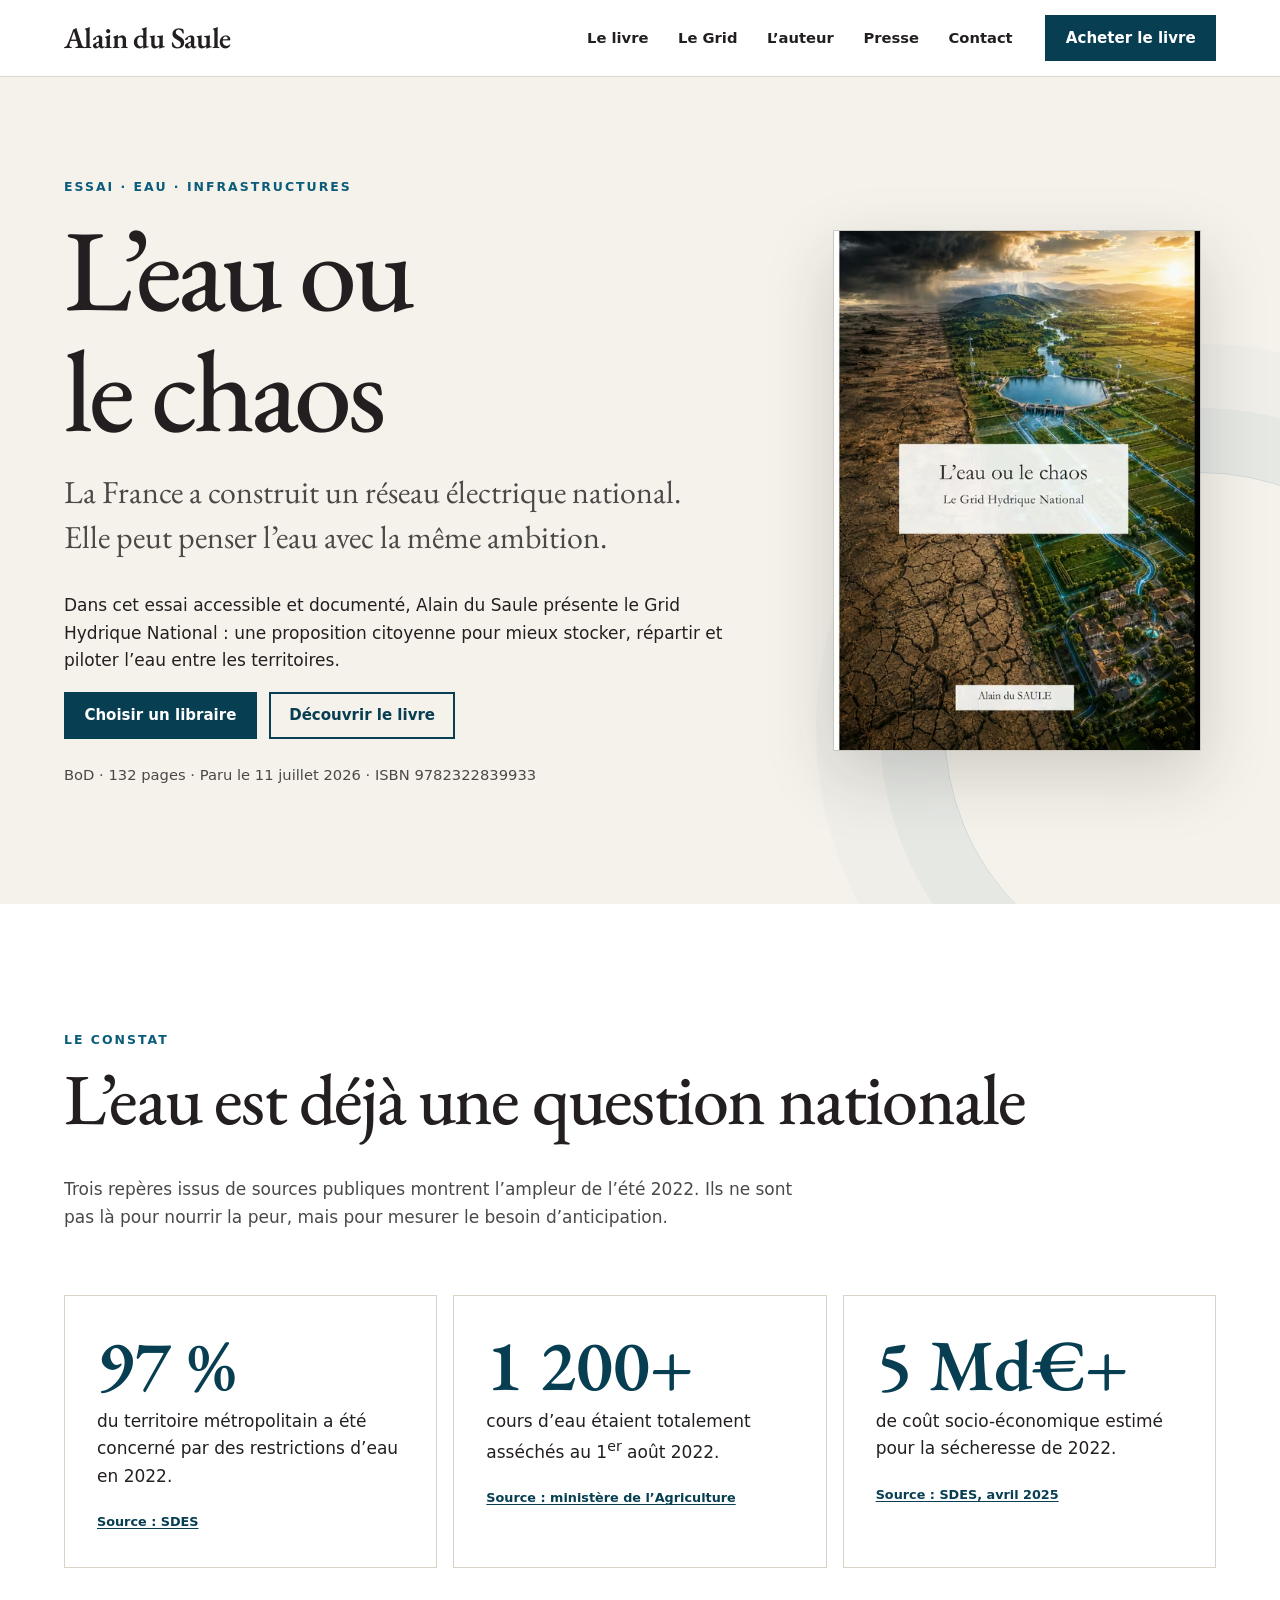
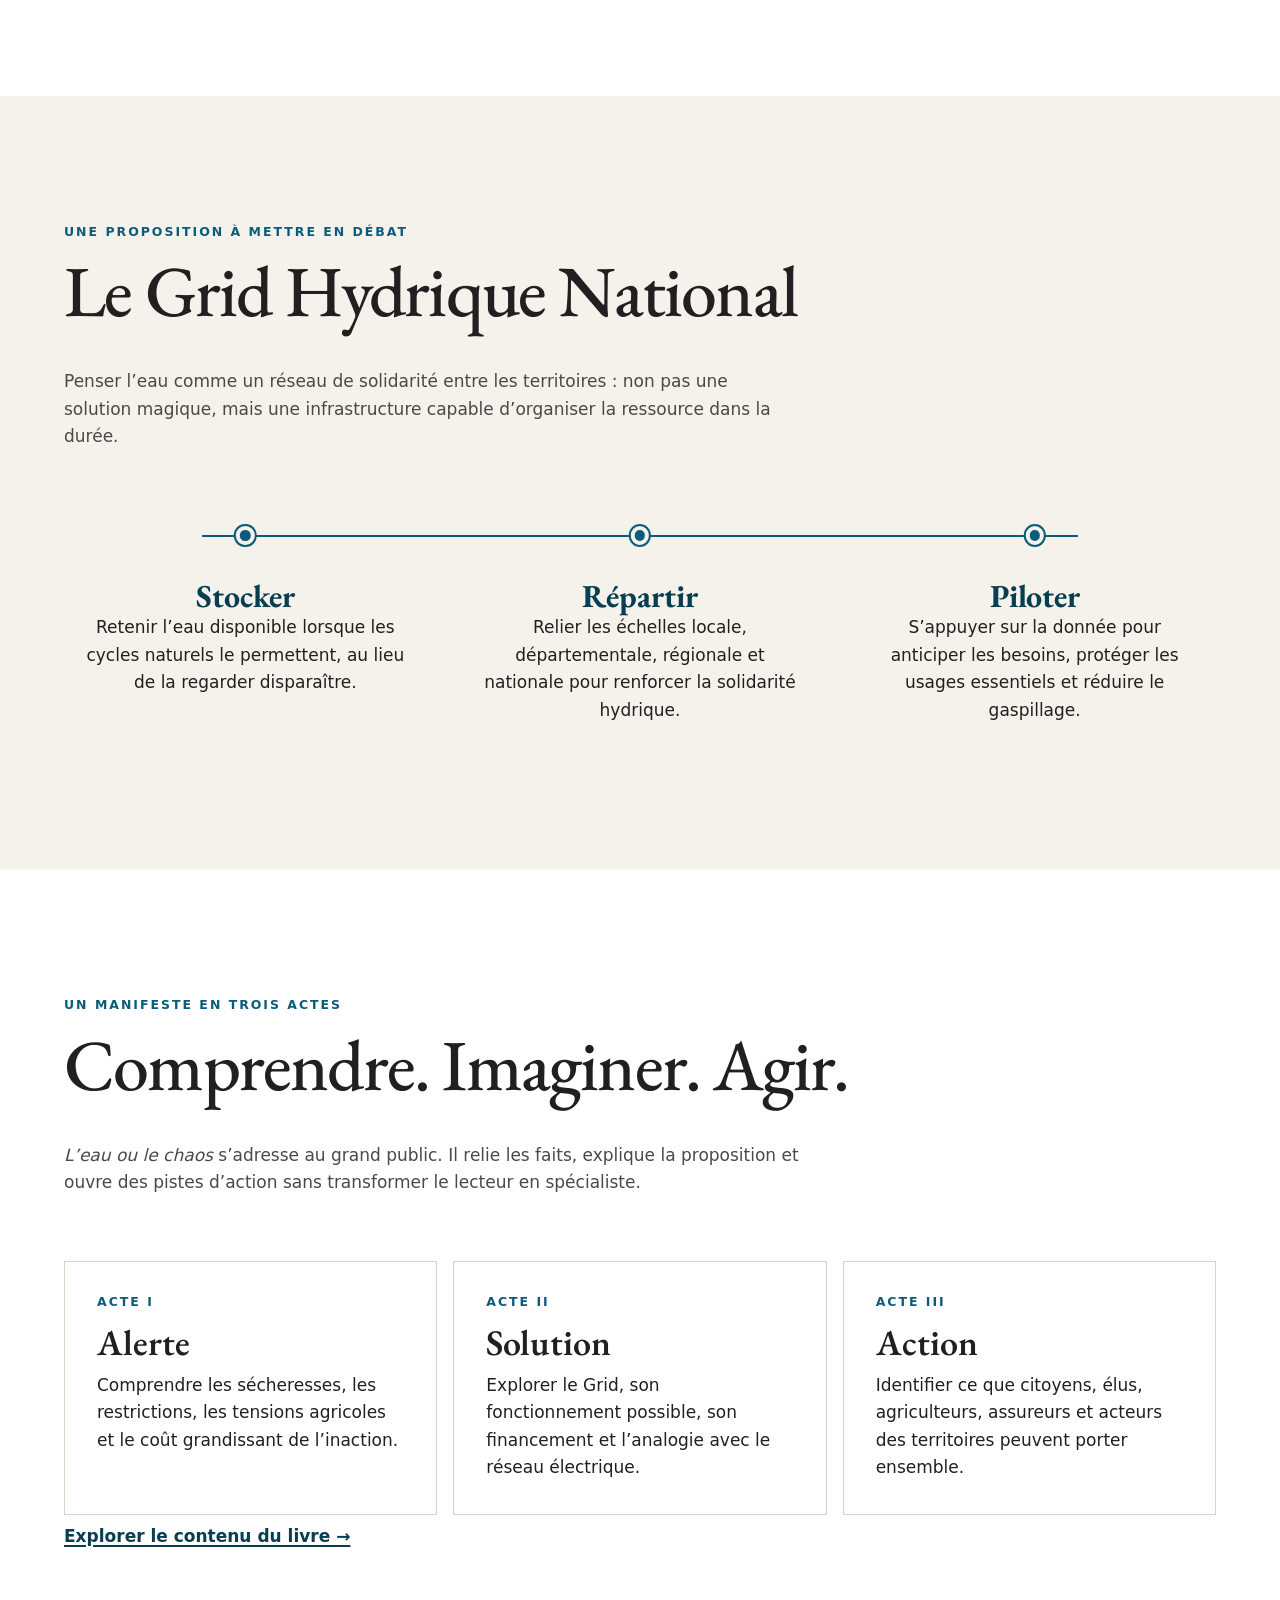
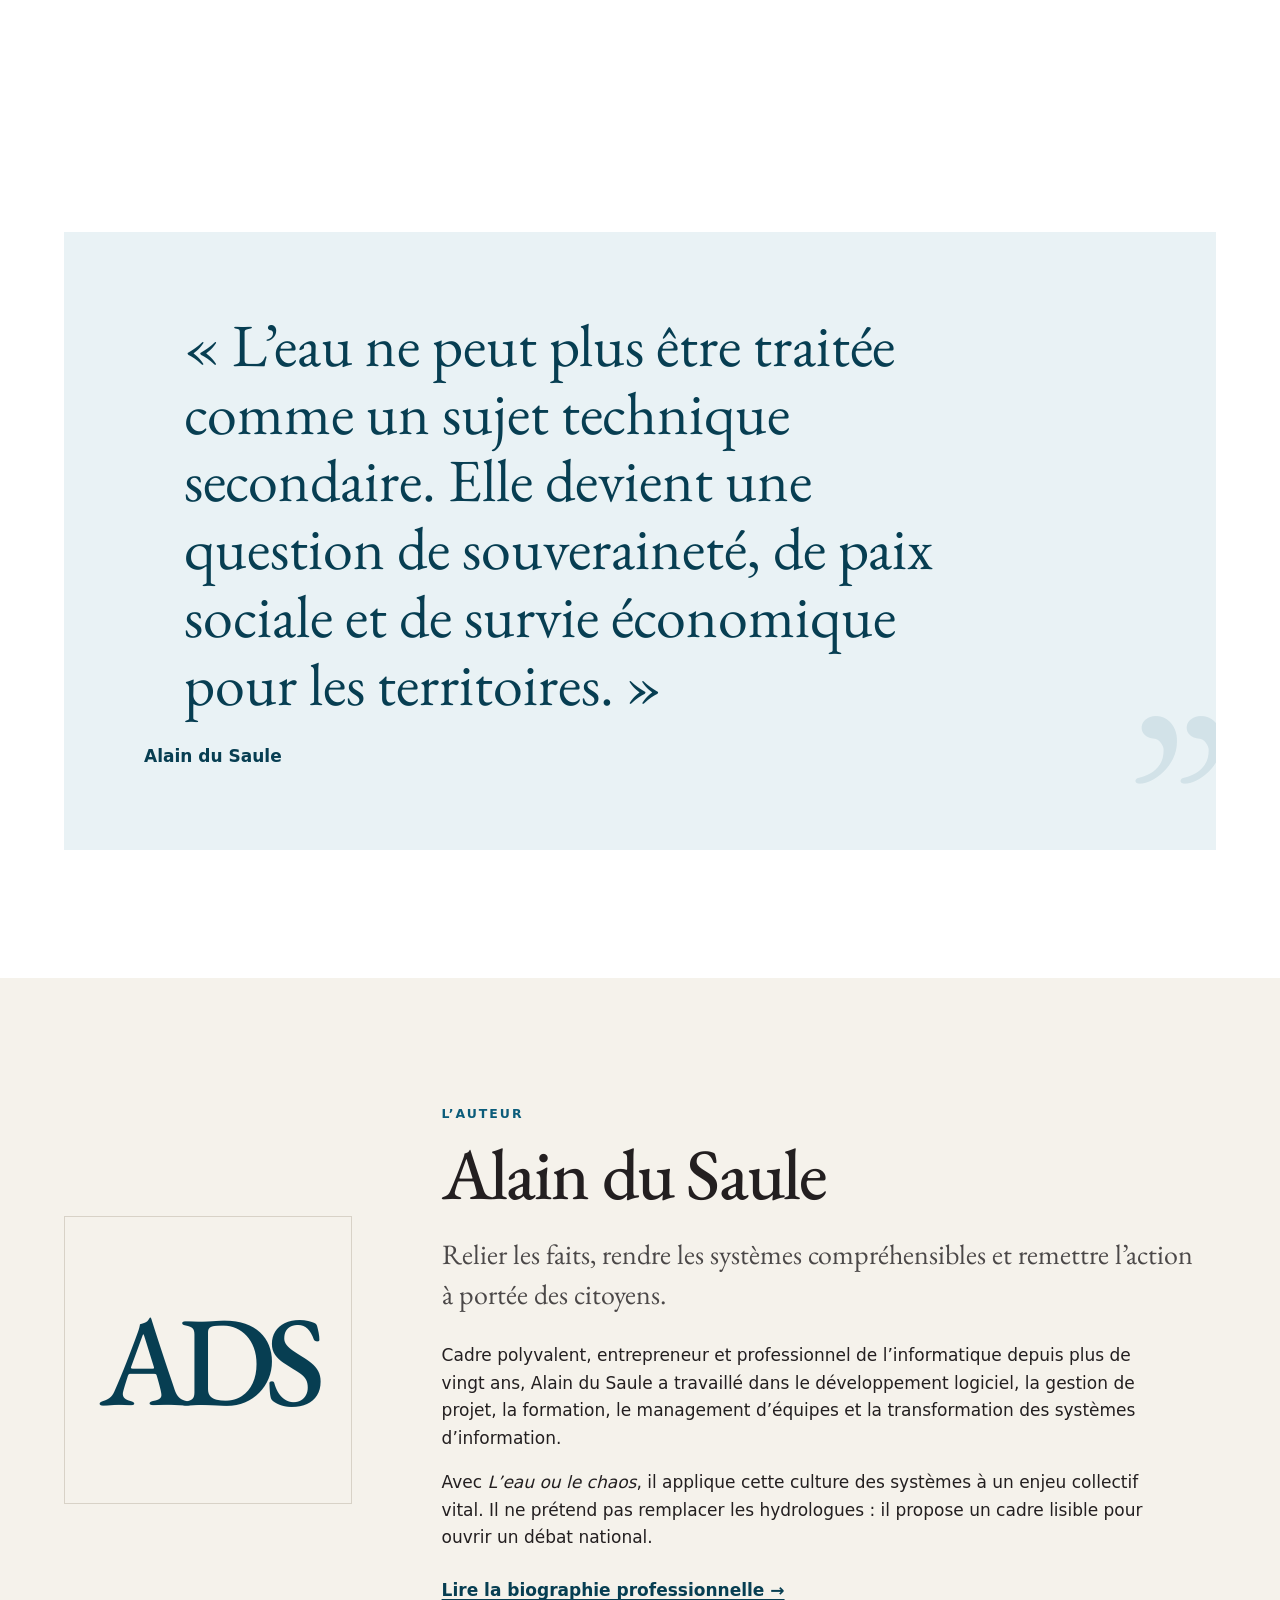
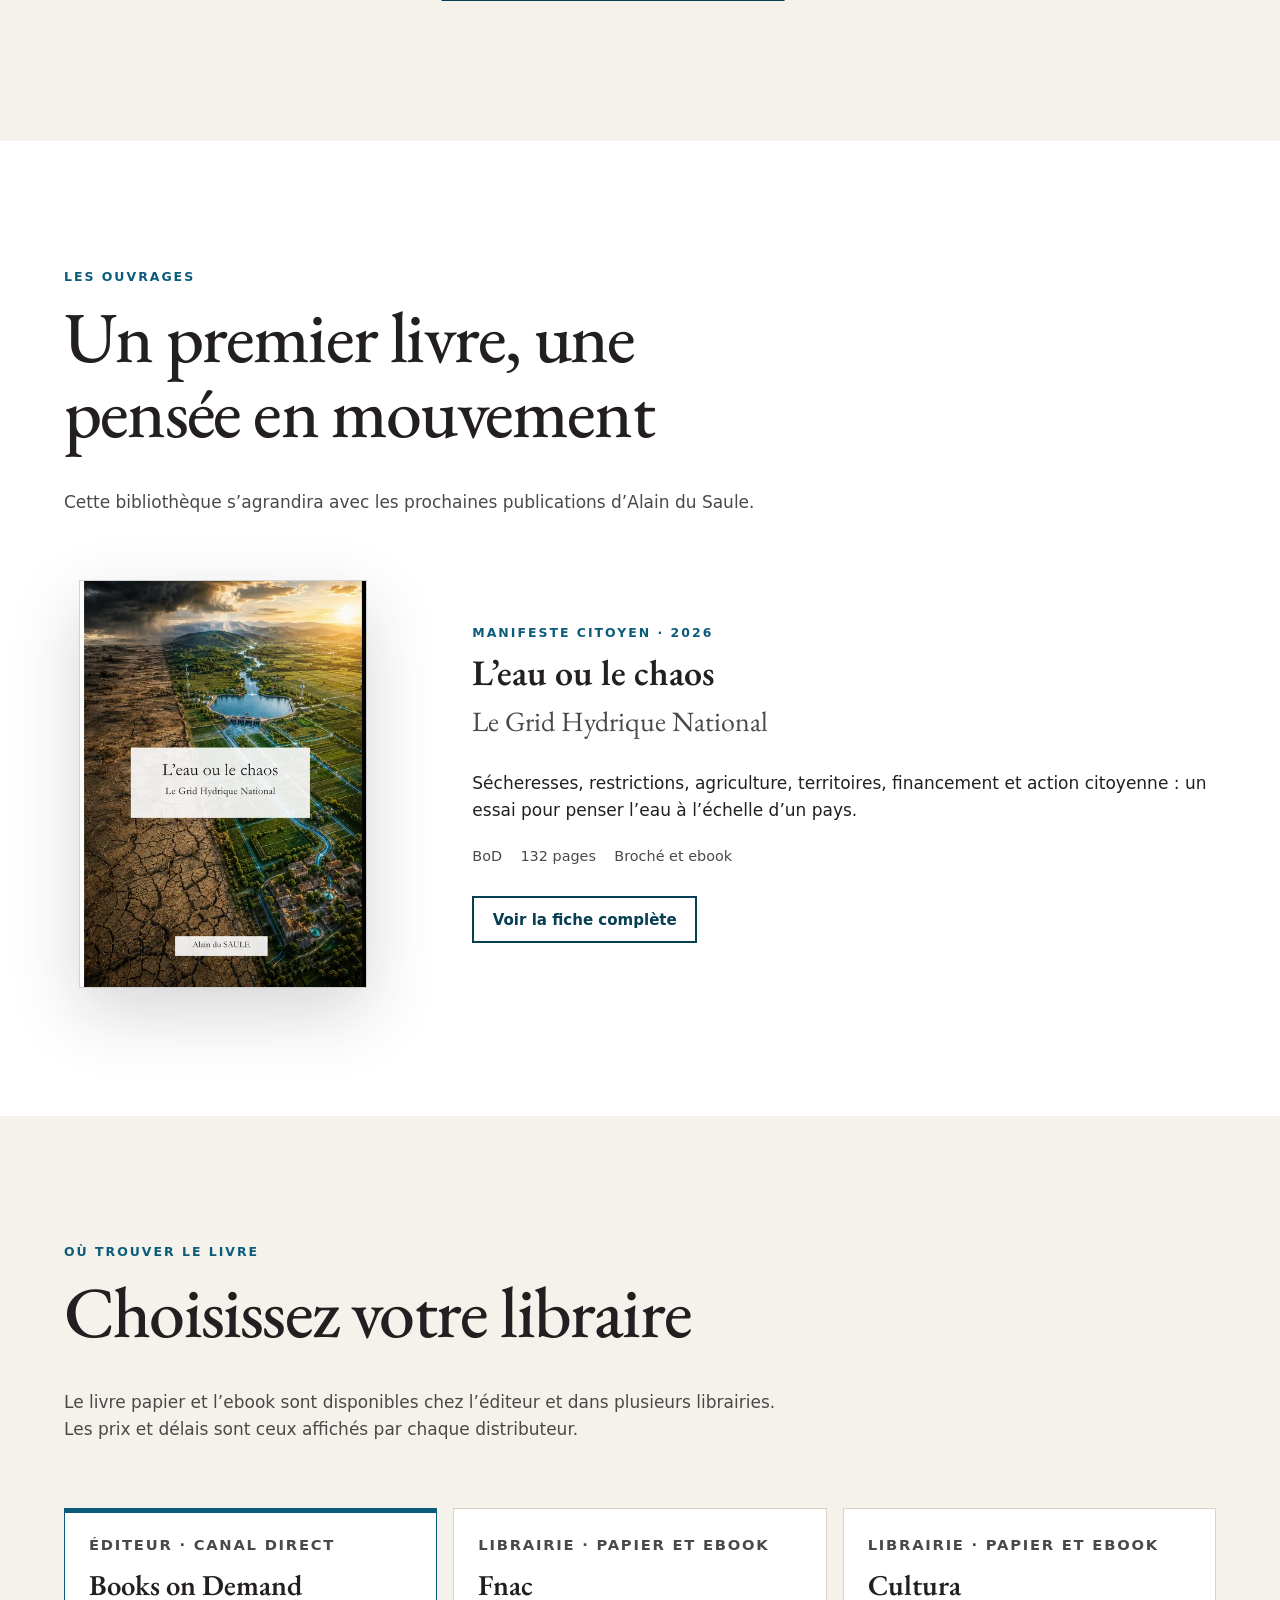
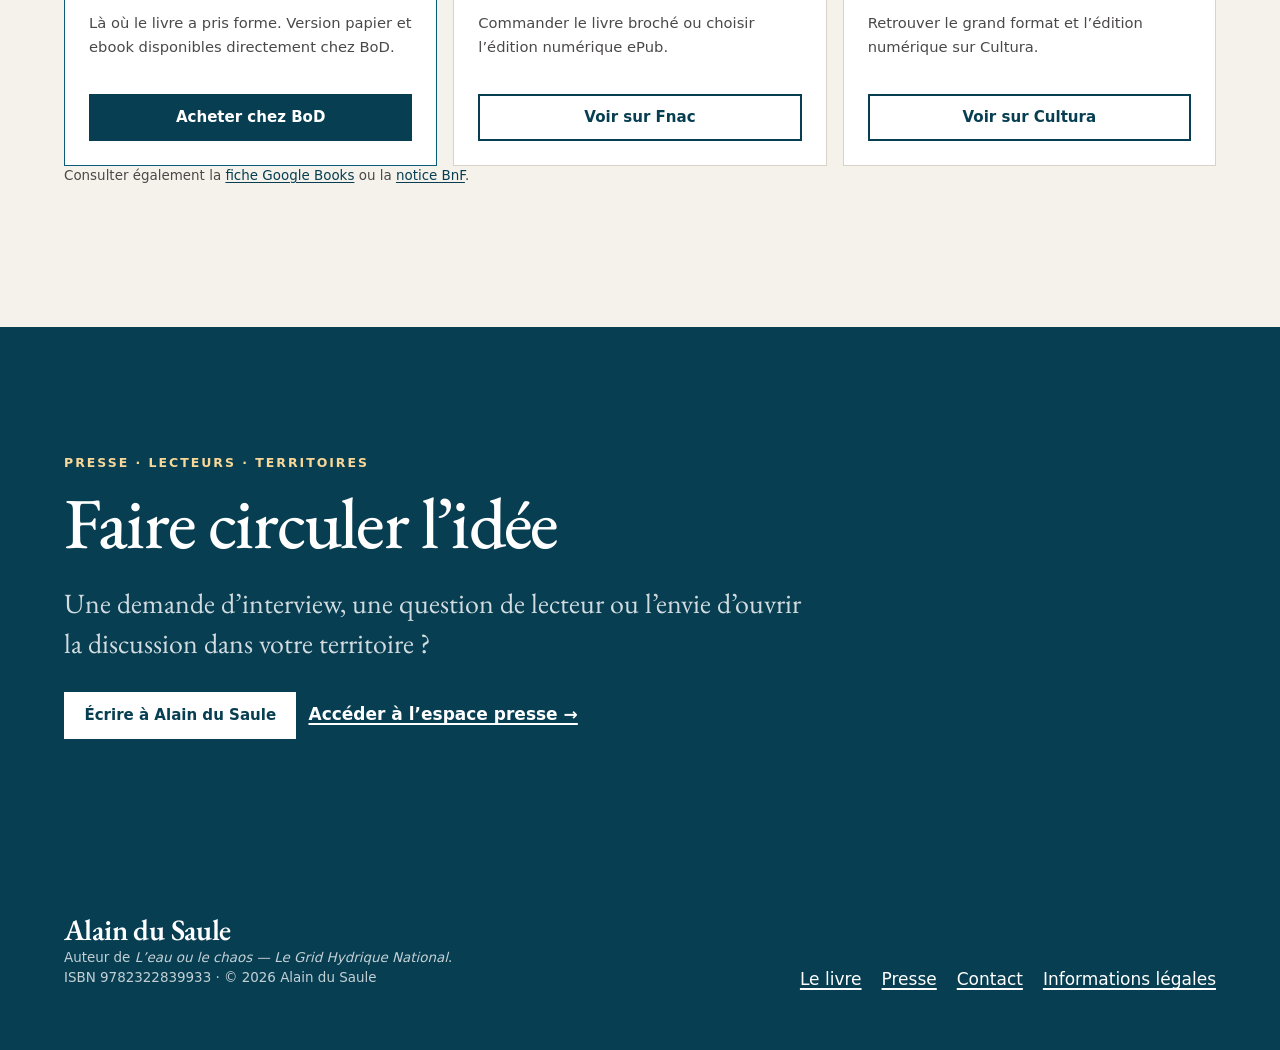
==== index.html @ de9ab153 "fix: polish responsive site presentation" ====
<!DOCTYPE html>
<html lang="fr-FR">
  <head>
    <meta charset="utf-8">
    <meta name="viewport" content="width=device-width, initial-scale=1">
    <title>Alain du Saule — Auteur de L’eau ou le chaos</title>
    <meta name="description" content="Découvrez Alain du Saule et son livre L’eau ou le chaos, un manifeste citoyen qui propose de penser l’eau comme une infrastructure nationale.">
    <link rel="canonical" href="https://alaindusaule.com/">
    <meta name="theme-color" content="#073e52">
    <meta property="og:type" content="website">
    <meta property="og:locale" content="fr_FR">
    <meta property="og:site_name" content="Alain du Saule">
    <meta property="og:title" content="Alain du Saule — Auteur de L’eau ou le chaos">
    <meta property="og:description" content="Et si la France pensait l’eau comme elle a pensé l’électricité ? Découvrez un manifeste citoyen sur le Grid Hydrique National.">
    <meta property="og:url" content="https://alaindusaule.com/">
    <meta property="og:image" content="https://alaindusaule.com/assets/images/meta/og-leau-ou-le-chaos.jpg">
    <meta property="og:image:width" content="1200">
    <meta property="og:image:height" content="630">
    <meta property="og:image:alt" content="L’eau ou le chaos, livre d’Alain du Saule">
    <meta name="twitter:card" content="summary_large_image">
    <link rel="icon" href="assets/icons/favicon.svg" type="image/svg+xml">
    <link rel="preload" href="assets/fonts/eb-garamond-variable.woff2" as="font" type="font/woff2" crossorigin>
    <link rel="stylesheet" href="assets/css/site.css">
    <script type="application/ld+json">
      {
        "@context": "https://schema.org",
        "@graph": [
          {
            "@type": "WebSite",
            "@id": "https://alaindusaule.com/#website",
            "url": "https://alaindusaule.com/",
            "name": "Alain du Saule",
            "inLanguage": "fr-FR",
            "description": "Site officiel de l’auteur Alain du Saule."
          },
          {
            "@type": "Person",
            "@id": "https://alaindusaule.com/#author",
            "name": "Alain du Saule",
            "url": "https://alaindusaule.com/",
            "description": "Auteur de L’eau ou le chaos, un manifeste citoyen consacré à la résilience hydrique de la France.",
            "knowsAbout": [
              "Résilience hydrique",
              "Infrastructures",
              "Systèmes d’information",
              "Action citoyenne"
            ]
          }
        ]
      }
    </script>
  </head>
  <body>
    <a class="skip-link" href="#contenu">Aller au contenu</a>

    <header class="site-header">
      <div class="container site-header__inner">
        <a class="wordmark" href="index.html" aria-label="Alain du Saule — Accueil">Alain du Saule</a>
        <nav class="site-nav" aria-label="Navigation principale">
          <ul class="nav-list">
            <li><a href="#livre">Le livre</a></li>
            <li><a href="#grid">Le Grid</a></li>
            <li><a href="#auteur">L’auteur</a></li>
            <li><a href="presse.html">Presse</a></li>
            <li><a href="#contact">Contact</a></li>
          </ul>
        </nav>
        <a class="button header-cta" href="#acheter">Acheter le livre</a>
      </div>
    </header>

    <main id="contenu">
      <section class="hero" aria-labelledby="hero-title">
        <div class="container hero__grid">
          <div class="hero__copy">
            <p class="eyebrow">Essai · Eau · Infrastructures</p>
            <h1 id="hero-title">L’eau ou le chaos</h1>
            <p class="hero__promise">La France a construit un réseau électrique national. Elle peut penser l’eau avec la même ambition.</p>
            <p class="measure">Dans cet essai accessible et documenté, Alain du Saule présente le Grid Hydrique National&nbsp;: une proposition citoyenne pour mieux stocker, répartir et piloter l’eau entre les territoires.</p>
            <div class="button-row">
              <a class="button" href="#acheter">Choisir un libraire</a>
              <a class="button button--secondary" href="livres/leau-ou-le-chaos.html">Découvrir le livre</a>
            </div>
            <p class="hero__meta">BoD · 132 pages · Paru le 11 juillet 2026 · ISBN 9782322839933</p>
          </div>
          <div class="hero__visual">
            <a class="book-cover-link" href="livres/leau-ou-le-chaos.html" aria-label="Découvrir L’eau ou le chaos">
              <picture>
                <source type="image/avif" srcset="assets/images/cover/leau-ou-le-chaos-480.avif 480w, assets/images/cover/leau-ou-le-chaos-640.avif 640w, assets/images/cover/leau-ou-le-chaos-800.avif 800w" sizes="(min-width: 768px) 23rem, 76vw">
                <source type="image/webp" srcset="assets/images/cover/leau-ou-le-chaos-480.webp 480w, assets/images/cover/leau-ou-le-chaos-640.webp 640w, assets/images/cover/leau-ou-le-chaos-800.webp 800w" sizes="(min-width: 768px) 23rem, 76vw">
                <img class="book-cover" src="assets/images/cover/leau-ou-le-chaos.jpg" width="800" height="1135" fetchpriority="high" alt="Couverture du livre L’eau ou le chaos d’Alain du Saule">
              </picture>
            </a>
          </div>
        </div>
      </section>

      <section class="section" aria-labelledby="constat-title">
        <div class="container">
          <div class="section-heading">
            <div>
              <p class="eyebrow">Le constat</p>
              <h2 id="constat-title">L’eau est déjà une question nationale</h2>
            </div>
            <p>Trois repères issus de sources publiques montrent l’ampleur de l’été 2022. Ils ne sont pas là pour nourrir la peur, mais pour mesurer le besoin d’anticipation.</p>
          </div>
          <div class="fact-grid">
            <article class="fact-card">
              <span class="fact-card__value">97&nbsp;%</span>
              <p>du territoire métropolitain a été concerné par des restrictions d’eau en 2022.</p>
              <a class="source-link" href="https://www.statistiques.developpement-durable.gouv.fr/restrictions-deau-lors-des-periodes-de-secheresse-en-france-metropolitaine-en-2023" rel="noopener">Source&nbsp;: SDES</a>
            </article>
            <article class="fact-card">
              <span class="fact-card__value">1&nbsp;200+</span>
              <p>cours d’eau étaient totalement asséchés au 1<sup>er</sup> août 2022.</p>
              <a class="source-link" href="https://agriculture.gouv.fr/retour-dexperience-sur-la-gestion-de-leau-lors-de-la-secheresse-2022" rel="noopener">Source&nbsp;: ministère de l’Agriculture</a>
            </article>
            <article class="fact-card">
              <span class="fact-card__value">5&nbsp;Md€+</span>
              <p>de coût socio-économique estimé pour la sécheresse de 2022.</p>
              <a class="source-link" href="https://www.ecologie.gouv.fr/sites/default/files/publications/thema_essentiel_37_secheresse_2022_avril2025.pdf" rel="noopener">Source&nbsp;: SDES, avril 2025</a>
            </article>
          </div>
        </div>
      </section>

      <section id="grid" class="section section--warm" aria-labelledby="grid-title">
        <div class="container">
          <div class="section-heading">
            <div>
              <p class="eyebrow">Une proposition à mettre en débat</p>
              <h2 id="grid-title">Le Grid Hydrique National</h2>
            </div>
            <p>Penser l’eau comme un réseau de solidarité entre les territoires&nbsp;: non pas une solution magique, mais une infrastructure capable d’organiser la ressource dans la durée.</p>
          </div>
          <ol class="network-rail">
            <li class="network-rail__item">
              <span class="network-rail__node" aria-hidden="true"></span>
              <strong>Stocker</strong>
              <p>Retenir l’eau disponible lorsque les cycles naturels le permettent, au lieu de la regarder disparaître.</p>
            </li>
            <li class="network-rail__item">
              <span class="network-rail__node" aria-hidden="true"></span>
              <strong>Répartir</strong>
              <p>Relier les échelles locale, départementale, régionale et nationale pour renforcer la solidarité hydrique.</p>
            </li>
            <li class="network-rail__item">
              <span class="network-rail__node" aria-hidden="true"></span>
              <strong>Piloter</strong>
              <p>S’appuyer sur la donnée pour anticiper les besoins, protéger les usages essentiels et réduire le gaspillage.</p>
            </li>
          </ol>
        </div>
      </section>

      <section id="livre" class="section" aria-labelledby="livre-title">
        <div class="container">
          <div class="section-heading">
            <div>
              <p class="eyebrow">Un manifeste en trois actes</p>
              <h2 id="livre-title">Comprendre. Imaginer. Agir.</h2>
            </div>
            <p><cite>L’eau ou le chaos</cite> s’adresse au grand public. Il relie les faits, explique la proposition et ouvre des pistes d’action sans transformer le lecteur en spécialiste.</p>
          </div>
          <div class="content-grid">
            <article class="content-card">
              <p class="eyebrow">Acte I</p>
              <h3>Alerte</h3>
              <p>Comprendre les sécheresses, les restrictions, les tensions agricoles et le coût grandissant de l’inaction.</p>
            </article>
            <article class="content-card">
              <p class="eyebrow">Acte II</p>
              <h3>Solution</h3>
              <p>Explorer le Grid, son fonctionnement possible, son financement et l’analogie avec le réseau électrique.</p>
            </article>
            <article class="content-card">
              <p class="eyebrow">Acte III</p>
              <h3>Action</h3>
              <p>Identifier ce que citoyens, élus, agriculteurs, assureurs et acteurs des territoires peuvent porter ensemble.</p>
            </article>
          </div>
          <p><a class="text-link" href="livres/leau-ou-le-chaos.html">Explorer le contenu du livre →</a></p>
        </div>
      </section>

      <section class="section" aria-label="Citation de l’auteur">
        <div class="container">
          <div class="quote-panel">
            <blockquote>«&nbsp;L’eau ne peut plus être traitée comme un sujet technique secondaire. Elle devient une question de souveraineté, de paix sociale et de survie économique pour les territoires.&nbsp;»</blockquote>
            <cite>Alain du Saule</cite>
          </div>
        </div>
      </section>

      <section id="auteur" class="section section--warm" aria-labelledby="auteur-title">
        <div class="container author-block">
          <div class="author-signature" aria-hidden="true">ADS</div>
          <div>
            <p class="eyebrow">L’auteur</p>
            <h2 id="auteur-title">Alain du Saule</h2>
            <p class="lead">Relier les faits, rendre les systèmes compréhensibles et remettre l’action à portée des citoyens.</p>
            <p>Cadre polyvalent, entrepreneur et professionnel de l’informatique depuis plus de vingt ans, Alain du Saule a travaillé dans le développement logiciel, la gestion de projet, la formation, le management d’équipes et la transformation des systèmes d’information.</p>
            <p>Avec <cite>L’eau ou le chaos</cite>, il applique cette culture des systèmes à un enjeu collectif vital. Il ne prétend pas remplacer les hydrologues&nbsp;: il propose un cadre lisible pour ouvrir un débat national.</p>
            <a class="text-link" href="presse.html#biographie">Lire la biographie professionnelle →</a>
          </div>
        </div>
      </section>

      <section class="section" aria-labelledby="ouvrages-title">
        <div class="container">
          <div class="section-heading">
            <div>
              <p class="eyebrow">Les ouvrages</p>
              <h2 id="ouvrages-title">Un premier livre, une pensée en mouvement</h2>
            </div>
            <p>Cette bibliothèque s’agrandira avec les prochaines publications d’Alain du Saule.</p>
          </div>
          <article class="book-feature">
            <div class="book-feature__visual">
              <img class="book-cover" src="assets/images/cover/leau-ou-le-chaos-480.webp" width="480" height="681" loading="lazy" decoding="async" alt="L’eau ou le chaos — Le Grid Hydrique National">
            </div>
            <div>
              <p class="eyebrow">Manifeste citoyen · 2026</p>
              <h3>L’eau ou le chaos</h3>
              <p class="lead">Le Grid Hydrique National</p>
              <p>Sécheresses, restrictions, agriculture, territoires, financement et action citoyenne&nbsp;: un essai pour penser l’eau à l’échelle d’un pays.</p>
              <ul class="book-meta">
                <li>BoD</li>
                <li>132 pages</li>
                <li>Broché et ebook</li>
              </ul>
              <a class="button button--secondary" href="livres/leau-ou-le-chaos.html">Voir la fiche complète</a>
            </div>
          </article>
        </div>
      </section>

      <section id="acheter" class="section section--warm" aria-labelledby="acheter-title">
        <div class="container">
          <div class="section-heading">
            <div>
              <p class="eyebrow">Où trouver le livre</p>
              <h2 id="acheter-title">Choisissez votre libraire</h2>
            </div>
            <p>Le livre papier et l’ebook sont disponibles chez l’éditeur et dans plusieurs librairies. Les prix et délais sont ceux affichés par chaque distributeur.</p>
          </div>
          <div class="retailer-grid">
            <article class="retailer-card retailer-card--featured">
              <div>
                <p class="retailer-card__label">Éditeur · canal direct</p>
                <h3>Books on Demand</h3>
                <p>Là où le livre a pris forme. Version papier et ebook disponibles directement chez BoD.</p>
              </div>
              <a class="button" href="https://librairie.bod.fr/leau-ou-le-chaos-alain-du-saule-9782322839933" rel="noopener">Acheter chez BoD</a>
            </article>
            <article class="retailer-card">
              <div>
                <p class="retailer-card__label">Librairie · papier et ebook</p>
                <h3>Fnac</h3>
                <p>Commander le livre broché ou choisir l’édition numérique ePub.</p>
              </div>
              <a class="button button--secondary" href="https://www.fnac.com/a23394930/Alain-du-Saule-L-eau-ou-le-chaos" rel="noopener">Voir sur Fnac</a>
            </article>
            <article class="retailer-card">
              <div>
                <p class="retailer-card__label">Librairie · papier et ebook</p>
                <h3>Cultura</h3>
                <p>Retrouver le grand format et l’édition numérique sur Cultura.</p>
              </div>
              <a class="button button--secondary" href="https://www.cultura.com/p-eau-ou-chaos-9782322839933.html" rel="noopener">Voir sur Cultura</a>
            </article>
          </div>
          <p class="fine-print">Consulter également la <a href="https://books.google.com/books/about/L_eau_ou_le_chaos.html?id=LuH3EQAAQBAJ" rel="noopener">fiche Google Books</a> ou la <a href="https://nouveautes-editeurs.bnf.fr/accueil?id_declaration=10000001374032&amp;titre_livre=L%27eau_ou_le_chaos" rel="noopener">notice BnF</a>.</p>
        </div>
      </section>

      <section id="contact" class="section section--water" aria-labelledby="contact-title">
        <div class="container">
          <p class="eyebrow eyebrow--sun">Presse · Lecteurs · Territoires</p>
          <h2 id="contact-title">Faire circuler l’idée</h2>
          <p class="lead lead--light">Une demande d’interview, une question de lecteur ou l’envie d’ouvrir la discussion dans votre territoire&nbsp;?</p>
          <div class="button-row">
            <a class="button button--light" href="mailto:[contact-removed]">Écrire à Alain du Saule</a>
            <a class="text-link" href="presse.html">Accéder à l’espace presse →</a>
          </div>
        </div>
      </section>
    </main>

    <footer class="site-footer">
      <div class="container site-footer__grid">
        <div>
          <a class="wordmark" href="index.html">Alain du Saule</a>
          <p class="fine-print">Auteur de <cite>L’eau ou le chaos — Le Grid Hydrique National</cite>.<br>ISBN 9782322839933 · © 2026 Alain du Saule</p>
        </div>
        <ul class="footer-links">
          <li><a href="livres/leau-ou-le-chaos.html">Le livre</a></li>
          <li><a href="presse.html">Presse</a></li>
          <li><a href="mailto:[contact-removed]">Contact</a></li>
          <li><a href="mentions-legales.html">Informations légales</a></li>
        </ul>
      </div>
    </footer>
  </body>
</html>
---- assets/css/site.css ----
@font-face {
  font-family: "EB Garamond";
  src: url("../fonts/eb-garamond-variable.woff2") format("woff2");
  font-style: normal;
  font-weight: 400 800;
  font-display: swap;
}

:root {
  --ink: #231f20;
  --ink-soft: #4b4848;
  --paper: #ffffff;
  --paper-warm: #f5f2eb;
  --water: #0b5c7a;
  --water-deep: #073e52;
  --water-pale: #e9f2f5;
  --earth: #6c4b30;
  --forest: #283818;
  --sun: #f8d898;
  --border: #d8d2c7;
  --serif: "EB Garamond", Georgia, Cambria, "Times New Roman", serif;
  --sans: Inter, ui-sans-serif, system-ui, -apple-system, BlinkMacSystemFont, "Segoe UI", sans-serif;
  --container: 72rem;
  --measure: 68ch;
  --shadow: 0 1.5rem 4rem rgba(35, 31, 32, 0.18);
}

*,
*::before,
*::after {
  box-sizing: border-box;
}

html {
  scroll-behavior: smooth;
  scroll-padding-top: 7rem;
}

body {
  margin: 0;
  color: var(--ink);
  background: var(--paper);
  font-family: var(--sans);
  font-size: 1.0625rem;
  line-height: 1.62;
  text-rendering: optimizeLegibility;
}

img,
svg {
  display: block;
  max-width: 100%;
}

img {
  height: auto;
}

a {
  color: var(--water-deep);
  text-decoration-thickness: 0.09em;
  text-underline-offset: 0.16em;
}

a:hover {
  color: var(--water);
}

button,
a {
  -webkit-tap-highlight-color: transparent;
}

:focus-visible {
  outline: 3px solid #d88d13;
  outline-offset: 4px;
}

::selection {
  color: var(--paper);
  background: var(--water);
}

h1,
h2,
h3,
p,
blockquote {
  margin-top: 0;
}

h1,
h2,
h3 {
  font-family: var(--serif);
  line-height: 1.04;
  text-wrap: balance;
}

h1 {
  margin-bottom: 1.25rem;
  font-size: clamp(3.35rem, 10vw, 7.25rem);
  font-weight: 470;
  letter-spacing: -0.035em;
}

h2 {
  margin-bottom: 1.5rem;
  font-size: clamp(2.35rem, 6vw, 4.5rem);
  font-weight: 480;
  letter-spacing: -0.025em;
}

h3 {
  margin-bottom: 0.65rem;
  font-size: clamp(1.65rem, 3vw, 2.25rem);
  font-weight: 600;
}

p,
li {
  max-width: var(--measure);
}

.skip-link {
  position: fixed;
  top: -6rem;
  left: 1rem;
  z-index: 200;
  padding: 0.8rem 1rem;
  color: var(--paper);
  background: var(--ink);
  font-weight: 700;
}

.skip-link:focus {
  top: 1rem;
}

.container {
  width: min(calc(100% - 2.5rem), var(--container));
  margin-inline: auto;
}

.measure {
  max-width: var(--measure);
}

.eyebrow {
  margin-bottom: 0.85rem;
  color: var(--water);
  font-size: 0.78rem;
  font-weight: 800;
  letter-spacing: 0.16em;
  line-height: 1.3;
  text-transform: uppercase;
}

.eyebrow--sun {
  color: var(--sun);
}

.lead {
  max-width: 58ch;
  color: var(--ink-soft);
  font-family: var(--serif);
  font-size: clamp(1.35rem, 2.5vw, 1.75rem);
  line-height: 1.42;
}

.lead--light {
  color: rgba(255, 255, 255, 0.82);
}

.fine-print {
  color: var(--ink-soft);
  font-size: 0.84rem;
  line-height: 1.5;
}

.section {
  padding-block: clamp(4.75rem, 10vw, 8rem);
}

.section--warm {
  background: var(--paper-warm);
}

.section--water {
  color: var(--paper);
  background: var(--water-deep);
}

.section--water a {
  color: var(--paper);
}

.section--water .button--light {
  color: var(--water-deep);
}

.section--water .button--light:hover {
  color: var(--water-deep);
}

.section-heading {
  display: grid;
  gap: 1rem;
  margin-bottom: clamp(2.5rem, 5vw, 4.5rem);
}

.section-heading > p {
  margin-bottom: 0;
  color: var(--ink-soft);
}

.site-header {
  position: sticky;
  top: 0;
  z-index: 100;
  border-bottom: 1px solid rgba(216, 210, 199, 0.85);
  background: rgba(255, 255, 255, 0.96);
  backdrop-filter: blur(12px);
}

.site-header__inner {
  display: flex;
  flex-wrap: wrap;
  align-items: center;
  justify-content: space-between;
  gap: 0.75rem 1.25rem;
  min-height: 4.75rem;
  padding-block: 0.75rem;
}

.wordmark {
  color: var(--ink);
  font-family: var(--serif);
  font-size: clamp(1.45rem, 3vw, 1.85rem);
  font-weight: 600;
  letter-spacing: -0.02em;
  line-height: 1;
  text-decoration: none;
}

.site-nav {
  display: flex;
  flex: 1 1 100%;
  align-items: center;
  gap: 0.75rem;
  overflow-x: auto;
  scrollbar-width: thin;
}

.nav-list {
  display: flex;
  align-items: center;
  gap: 0.25rem;
  margin: 0;
  padding: 0;
  list-style: none;
  white-space: nowrap;
}

.nav-list a {
  display: inline-flex;
  min-height: 44px;
  align-items: center;
  padding: 0.55rem 0.65rem;
  color: var(--ink);
  font-size: 0.92rem;
  font-weight: 650;
  text-decoration: none;
}

.nav-list a:hover,
.nav-list a[aria-current="page"] {
  color: var(--water);
  text-decoration: underline;
  text-underline-offset: 0.35rem;
}

.header-cta {
  display: none;
}

.button-row {
  display: flex;
  flex-wrap: wrap;
  gap: 0.75rem;
  align-items: center;
}

.button {
  display: inline-flex;
  min-height: 46px;
  align-items: center;
  justify-content: center;
  gap: 0.5rem;
  padding: 0.78rem 1.15rem;
  border: 2px solid var(--water-deep);
  color: var(--paper);
  background: var(--water-deep);
  font-size: 0.94rem;
  font-weight: 750;
  line-height: 1.2;
  text-align: center;
  text-decoration: none;
  transition: color 180ms ease, background-color 180ms ease, border-color 180ms ease;
}

.button:hover {
  border-color: var(--water);
  color: var(--paper);
  background: var(--water);
}

.button--secondary {
  color: var(--water-deep);
  background: transparent;
}

.button--secondary:hover {
  color: var(--paper);
  background: var(--water-deep);
}

.button--light {
  border-color: var(--paper);
  color: var(--water-deep);
  background: var(--paper);
}

.button--light:hover {
  border-color: var(--sun);
  color: var(--water-deep);
  background: var(--sun);
}

.text-link {
  display: inline-flex;
  min-height: 44px;
  align-items: center;
  font-weight: 750;
}

.hero {
  position: relative;
  isolation: isolate;
  overflow: hidden;
  padding-block: clamp(3.5rem, 8vw, 7.5rem);
  background: var(--paper-warm);
}

.hero::before {
  position: absolute;
  right: -11rem;
  bottom: -5rem;
  z-index: -1;
  width: 32rem;
  height: 32rem;
  border: 1px solid rgba(11, 92, 122, 0.16);
  border-radius: 50%;
  box-shadow: 0 0 0 4rem rgba(11, 92, 122, 0.04), 0 0 0 8rem rgba(11, 92, 122, 0.025);
  content: "";
}

.hero__grid {
  display: grid;
  gap: 3rem;
  align-items: center;
}

.hero__copy {
  max-width: 45rem;
}

.hero__promise {
  max-width: 48ch;
  margin-bottom: 2rem;
  color: var(--ink-soft);
  font-family: var(--serif);
  font-size: clamp(1.4rem, 2.6vw, 2rem);
  line-height: 1.4;
}

.hero__meta {
  margin-top: 1.5rem;
  color: var(--ink-soft);
  font-size: 0.92rem;
}

.hero__visual {
  justify-self: center;
  width: min(100%, 23rem);
}

.book-cover {
  width: 100%;
  border: 1px solid rgba(35, 31, 32, 0.2);
  box-shadow: var(--shadow);
}

.book-cover-link {
  display: block;
  transition: opacity 180ms ease;
}

.book-cover-link:hover {
  opacity: 0.94;
}

.fact-grid,
.content-grid,
.retailer-grid,
.press-grid {
  display: grid;
  gap: 1rem;
}

.fact-card,
.content-card,
.retailer-card,
.press-card {
  border: 1px solid var(--border);
  background: var(--paper);
}

.fact-card,
.content-card,
.press-card {
  padding: clamp(1.4rem, 3vw, 2rem);
}

.fact-card__value {
  display: block;
  margin-bottom: 0.45rem;
  color: var(--water-deep);
  font-family: var(--serif);
  font-size: clamp(2.5rem, 7vw, 4.5rem);
  font-weight: 600;
  line-height: 1;
}

.fact-card p:last-child,
.content-card p:last-child,
.press-card p:last-child {
  margin-bottom: 0;
}

.source-link {
  font-size: 0.8rem;
  font-weight: 700;
}

.network-rail {
  position: relative;
  display: grid;
  gap: 1.25rem;
  margin: 0;
  padding: 0;
  list-style: none;
}

.network-rail::before {
  position: absolute;
  top: 1.5rem;
  bottom: 1.5rem;
  left: 1.25rem;
  width: 2px;
  background: var(--water);
  content: "";
}

.network-rail__item {
  position: relative;
  padding: 0.5rem 0 0.5rem 4rem;
}

.network-rail__node {
  position: absolute;
  top: 0.95rem;
  left: 0.7rem;
  width: 1.15rem;
  height: 1.15rem;
  border: 4px solid var(--paper-warm);
  border-radius: 50%;
  background: var(--water);
  box-shadow: 0 0 0 2px var(--water);
}

.network-rail strong {
  display: block;
  color: var(--water-deep);
  font-family: var(--serif);
  font-size: 2rem;
  line-height: 1.1;
}

.quote-panel {
  position: relative;
  overflow: hidden;
  padding: clamp(2.25rem, 7vw, 5rem);
  color: var(--water-deep);
  background: var(--water-pale);
}

.quote-panel::after {
  position: absolute;
  right: -1rem;
  bottom: -5rem;
  color: rgba(11, 92, 122, 0.1);
  font-family: var(--serif);
  font-size: 16rem;
  line-height: 1;
  content: "”";
}

.quote-panel blockquote {
  position: relative;
  z-index: 1;
  max-width: 28ch;
  margin-bottom: 1.5rem;
  font-family: var(--serif);
  font-size: clamp(1.7rem, 5vw, 3.75rem);
  line-height: 1.13;
}

.quote-panel cite {
  font-style: normal;
  font-weight: 750;
}

.author-block {
  display: grid;
  gap: 2rem;
  align-items: center;
}

.author-signature {
  display: grid;
  width: min(100%, 18rem);
  aspect-ratio: 1;
  place-items: center;
  justify-self: center;
  border: 1px solid var(--border);
  color: var(--water-deep);
  background: var(--paper-warm);
  font-family: var(--serif);
  font-size: clamp(4rem, 16vw, 8rem);
  font-weight: 500;
  letter-spacing: -0.08em;
}

.book-feature {
  display: grid;
  gap: 2rem;
  align-items: center;
}

.book-feature__visual {
  width: min(100%, 18rem);
  justify-self: center;
}

.book-meta {
  display: flex;
  flex-wrap: wrap;
  gap: 0.5rem 1.15rem;
  margin: 1.25rem 0 1.75rem;
  padding: 0;
  color: var(--ink-soft);
  font-size: 0.9rem;
  list-style: none;
}

.retailer-card {
  display: flex;
  min-height: 100%;
  flex-direction: column;
  justify-content: space-between;
  gap: 1.25rem;
  padding: 1.5rem;
}

.retailer-card--featured {
  border-color: var(--water);
  box-shadow: inset 0 4px 0 var(--water);
}

.retailer-card__label {
  color: var(--water);
  font-size: 0.72rem;
  font-weight: 800;
  letter-spacing: 0.12em;
  text-transform: uppercase;
}

.retailer-card h3 {
  font-size: 1.8rem;
}

.retailer-card p {
  color: var(--ink-soft);
  font-size: 0.92rem;
}

.breadcrumb {
  display: flex;
  flex-wrap: wrap;
  gap: 0.45rem;
  margin: 0;
  padding: 1.25rem 0 0;
  color: var(--ink-soft);
  font-size: 0.84rem;
  list-style: none;
}

.breadcrumb li:not(:last-child)::after {
  margin-left: 0.45rem;
  color: var(--border);
  content: "/";
}

.page-hero {
  padding-block: clamp(2.5rem, 7vw, 5.5rem);
  background: var(--paper-warm);
}

.page-hero h1 {
  max-width: 12ch;
  font-size: clamp(3.1rem, 9vw, 6.4rem);
}

.page-hero__grid {
  display: grid;
  gap: 2.5rem;
  align-items: center;
}

.page-hero__cover {
  width: min(100%, 19rem);
  justify-self: center;
}

.definition-list {
  display: grid;
  gap: 0;
  max-width: 50rem;
  margin: 0;
  border-top: 1px solid var(--border);
}

.definition-list > div {
  display: grid;
  gap: 0.25rem;
  padding-block: 0.85rem;
  border-bottom: 1px solid var(--border);
}

.definition-list dt {
  font-weight: 800;
}

.definition-list dd {
  margin: 0;
  color: var(--ink-soft);
}

.download-card {
  display: grid;
  gap: 1rem;
  align-content: start;
  padding: 1.5rem;
  border: 1px solid var(--border);
}

.download-card h3,
.download-card p {
  margin-bottom: 0;
}

.legal-content {
  max-width: 52rem;
}

.legal-content h2 {
  margin-top: 2.75rem;
  font-size: clamp(1.9rem, 4vw, 2.8rem);
}

.error-page {
  display: grid;
  min-height: 70vh;
  align-items: center;
  padding-block: 4rem;
}

.error-page__code {
  margin-bottom: 0;
  color: var(--water);
  font-family: var(--serif);
  font-size: clamp(6rem, 30vw, 15rem);
  line-height: 0.7;
}

.site-footer {
  padding-block: 3rem;
  color: rgba(255, 255, 255, 0.82);
  background: var(--water-deep);
}

.site-footer__grid {
  display: grid;
  gap: 2rem;
}

.site-footer .wordmark,
.site-footer a {
  color: var(--paper);
}

.site-footer .fine-print {
  color: rgba(255, 255, 255, 0.76);
}

.footer-links {
  display: flex;
  flex-wrap: wrap;
  gap: 0.75rem 1.25rem;
  margin: 0;
  padding: 0;
  list-style: none;
}

.footer-links a {
  display: inline-flex;
  min-height: 44px;
  align-items: center;
}

@media (min-width: 36rem) {
  .site-nav {
    flex: 1 1 auto;
    justify-content: flex-end;
  }

  .header-cta {
    display: inline-flex;
  }

  .fact-grid,
  .content-grid,
  .retailer-grid,
  .press-grid {
    grid-template-columns: repeat(2, minmax(0, 1fr));
  }
}

@media (min-width: 48rem) {
  .hero__grid {
    grid-template-columns: minmax(0, 1.25fr) minmax(17rem, 0.75fr);
    gap: clamp(3rem, 7vw, 7rem);
  }

  .fact-grid,
  .content-grid,
  .retailer-grid {
    grid-template-columns: repeat(3, minmax(0, 1fr));
  }

  .network-rail {
    grid-template-columns: repeat(3, minmax(0, 1fr));
    gap: 2rem;
  }

  .network-rail::before {
    top: 1.28rem;
    right: 12%;
    bottom: auto;
    left: 12%;
    width: auto;
    height: 2px;
  }

  .network-rail__item {
    padding: 4rem 1rem 0;
    text-align: center;
  }

  .network-rail__node {
    top: 0.7rem;
    left: 50%;
    translate: -50% 0;
  }

  .network-rail__item p {
    margin-inline: auto;
  }

  .author-block {
    grid-template-columns: 18rem minmax(0, 1fr);
    gap: clamp(3rem, 7vw, 6rem);
  }

  .book-feature {
    grid-template-columns: minmax(15rem, 0.6fr) minmax(0, 1.4fr);
    gap: clamp(3rem, 7vw, 6rem);
  }

  .page-hero__grid {
    grid-template-columns: minmax(0, 1.35fr) minmax(16rem, 0.65fr);
    gap: clamp(3rem, 7vw, 7rem);
  }

  .definition-list > div {
    grid-template-columns: 12rem minmax(0, 1fr);
    gap: 1.5rem;
  }

  .site-footer__grid {
    grid-template-columns: minmax(15rem, 1fr) auto;
    align-items: end;
  }
}

@media (min-width: 64rem) {
  .site-header__inner {
    flex-wrap: nowrap;
  }

  .site-nav {
    overflow: visible;
  }

  .nav-list a {
    padding-inline: 0.8rem;
  }

  .press-grid {
    grid-template-columns: repeat(3, minmax(0, 1fr));
  }
}

@media (prefers-reduced-motion: reduce) {
  html {
    scroll-behavior: auto;
  }

  *,
  *::before,
  *::after {
    scroll-behavior: auto !important;
    animation-duration: 0.01ms !important;
    animation-iteration-count: 1 !important;
    transition-duration: 0.01ms !important;
  }
}

@media print {
  .site-header,
  .site-footer,
  .button-row,
  .skip-link {
    display: none !important;
  }

  body {
    color: #000;
    background: #fff;
    font-size: 11pt;
  }

  .section,
  .hero,
  .page-hero {
    padding-block: 1.5rem;
    background: #fff;
  }

  a {
    color: #000;
  }
}
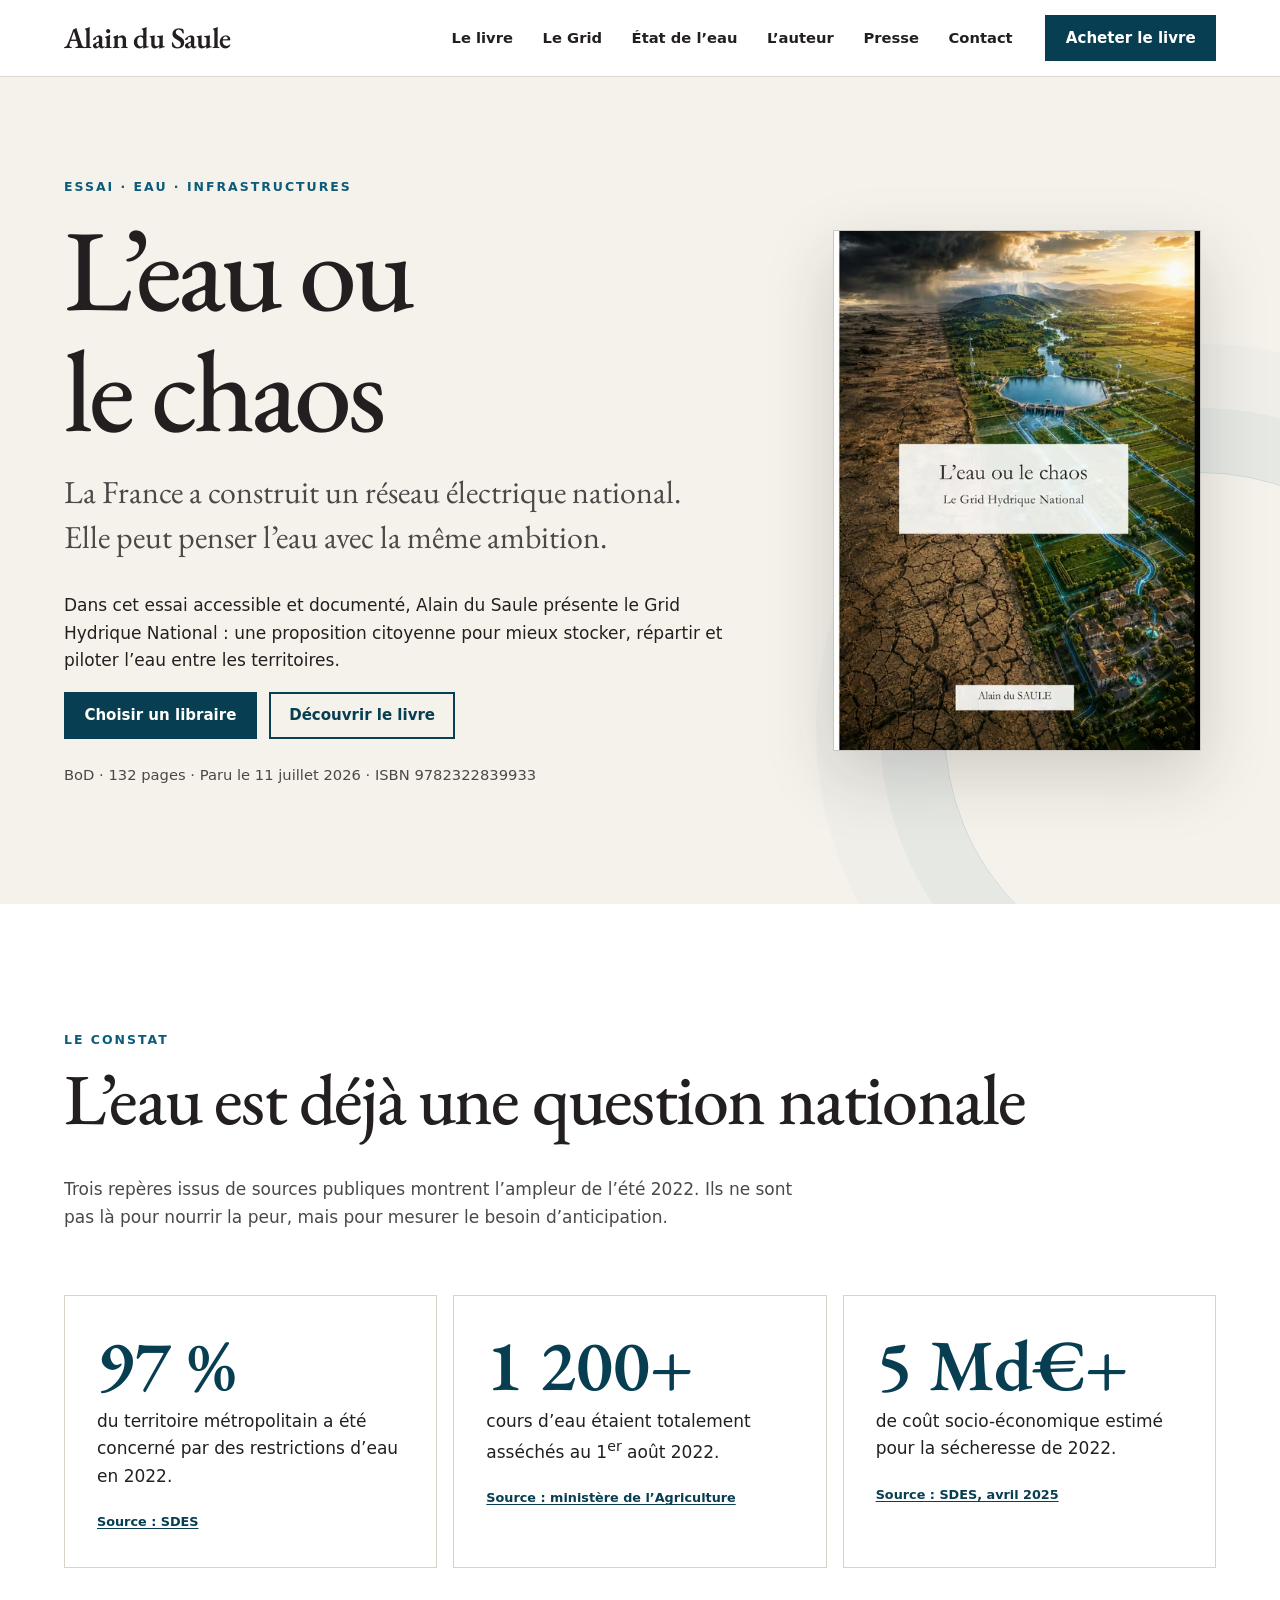
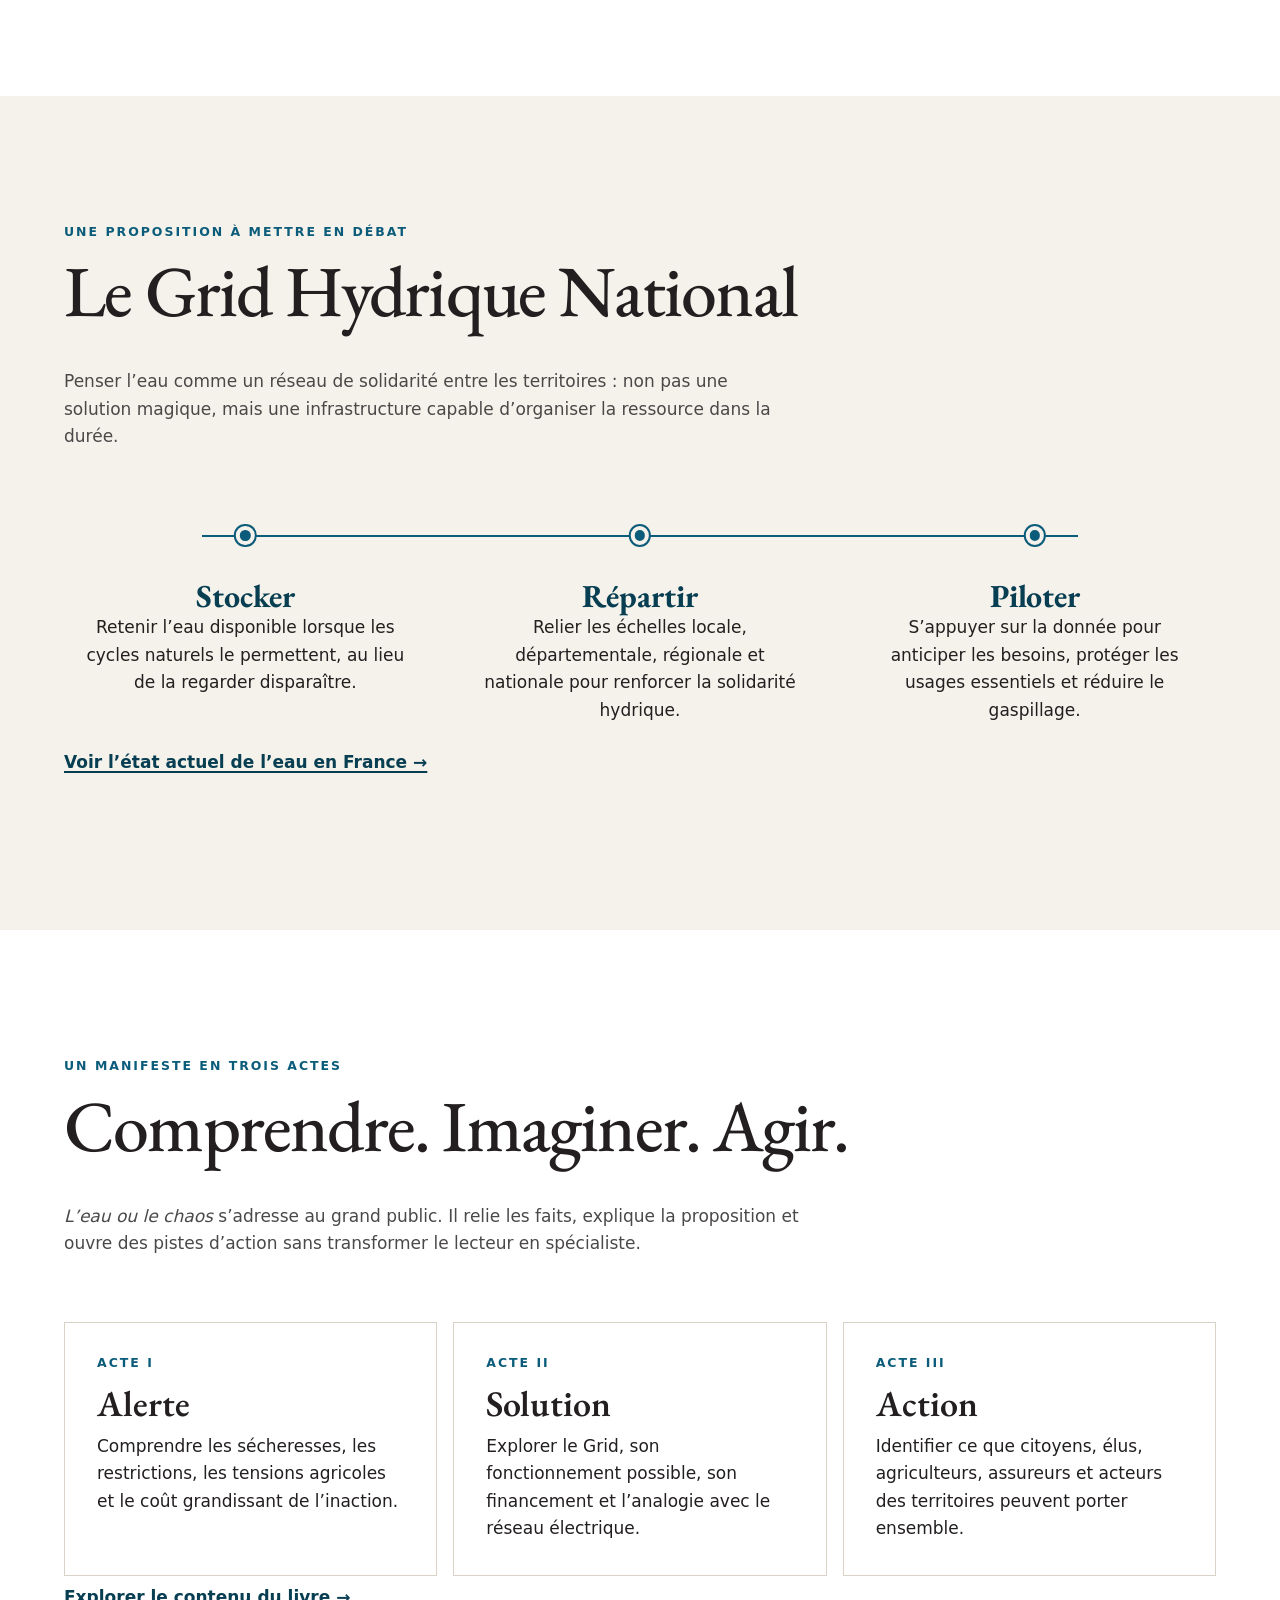
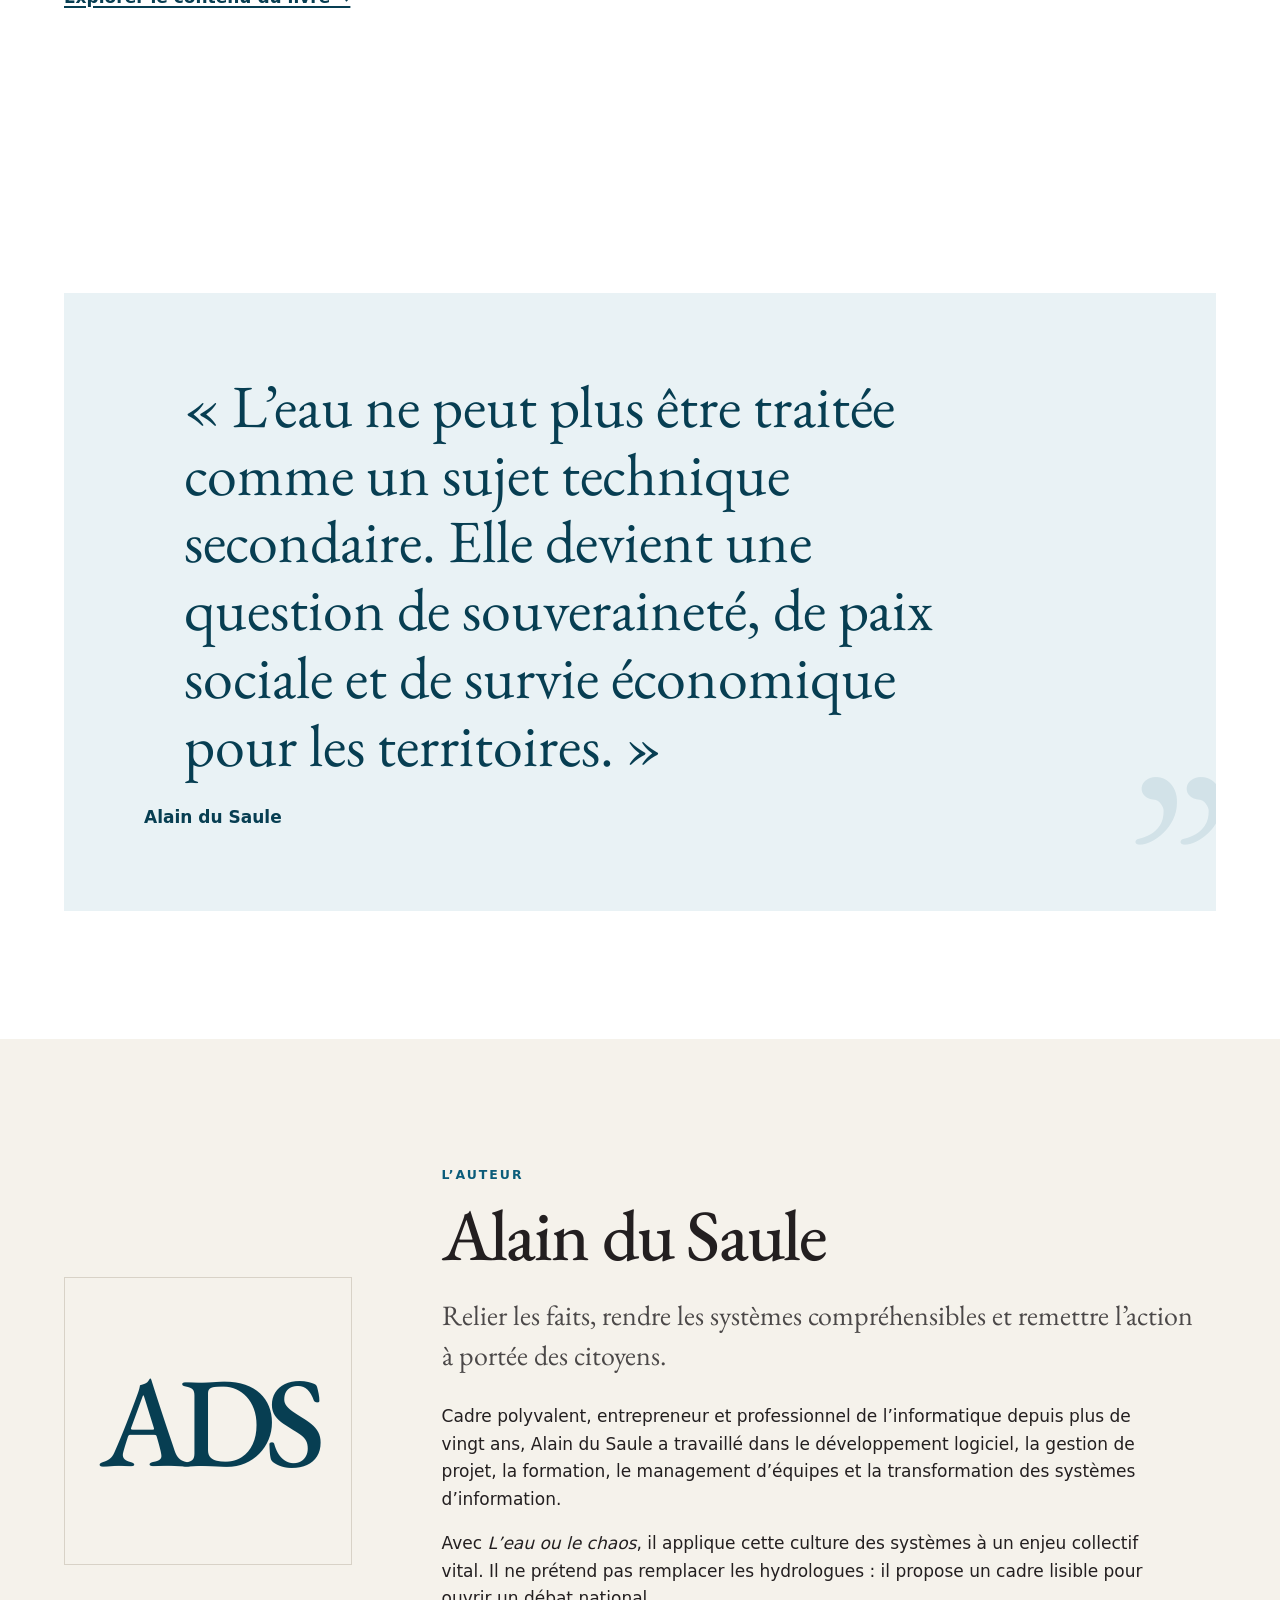
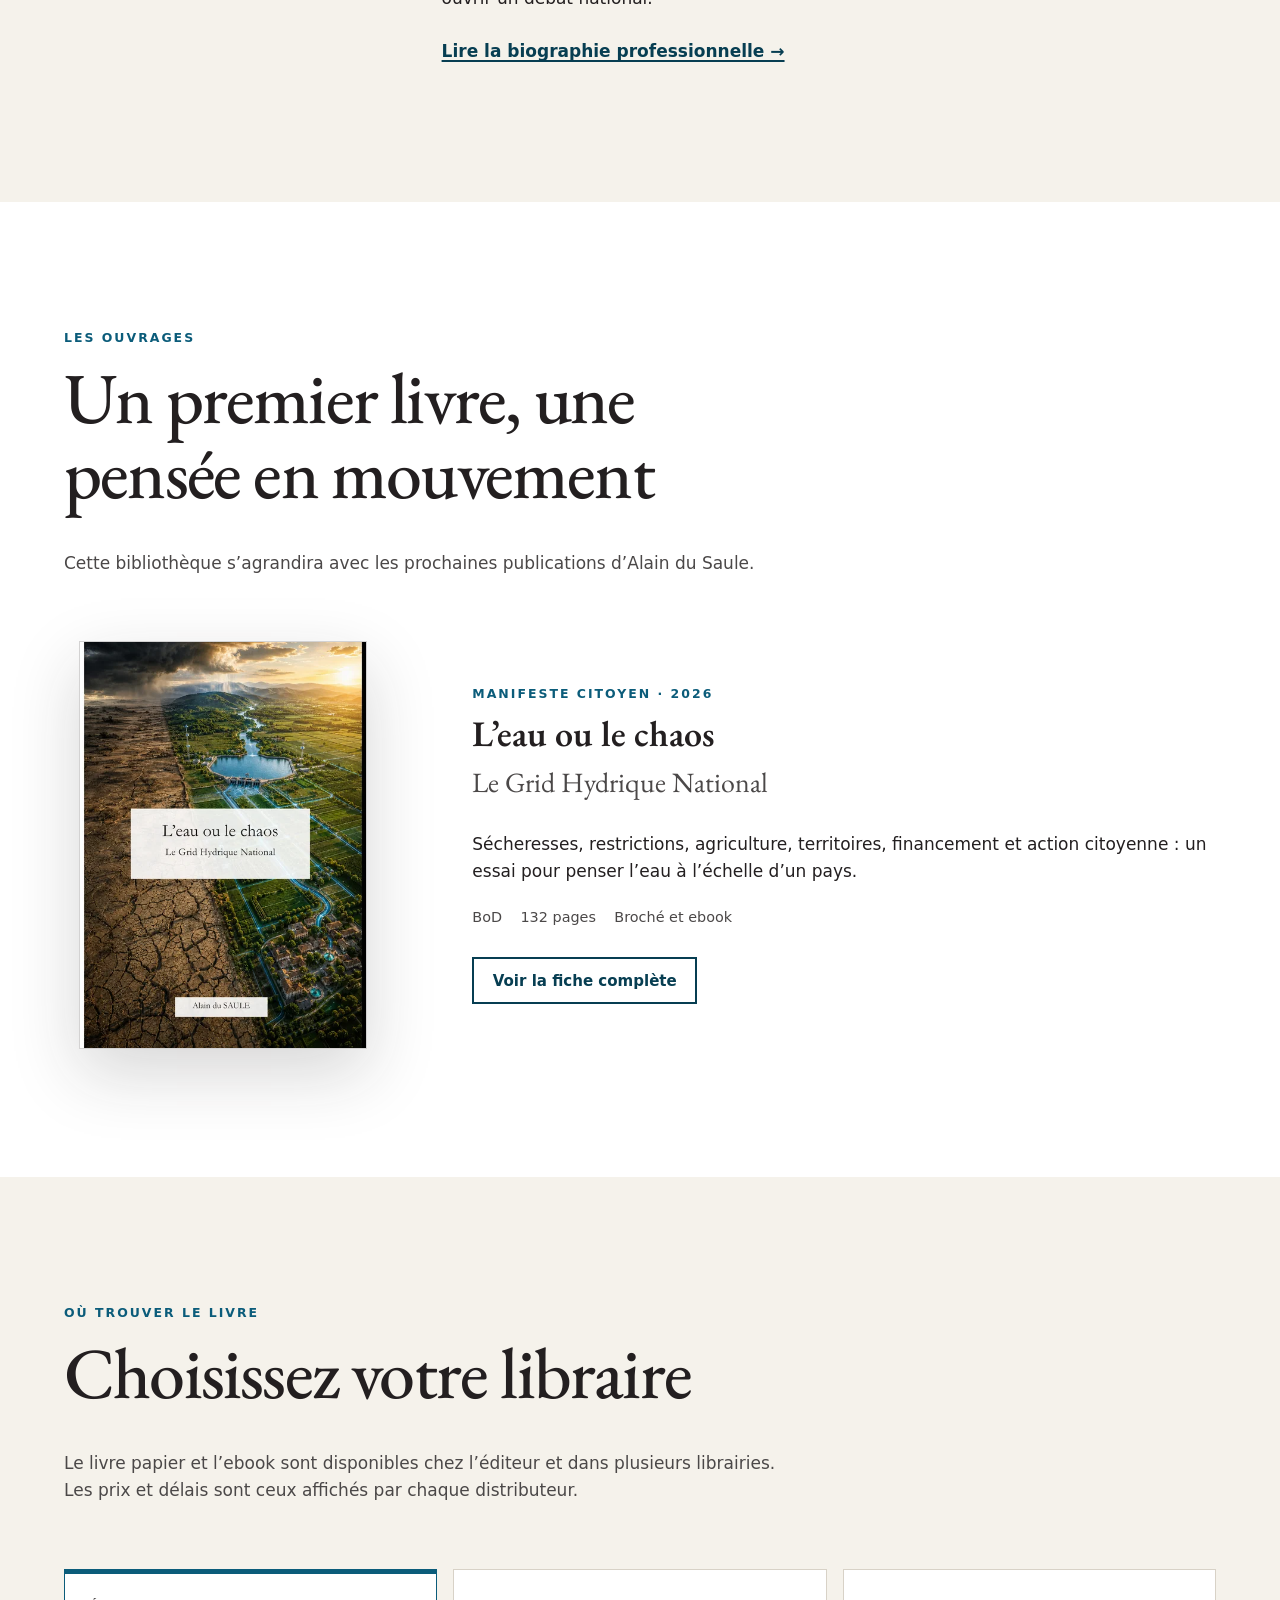
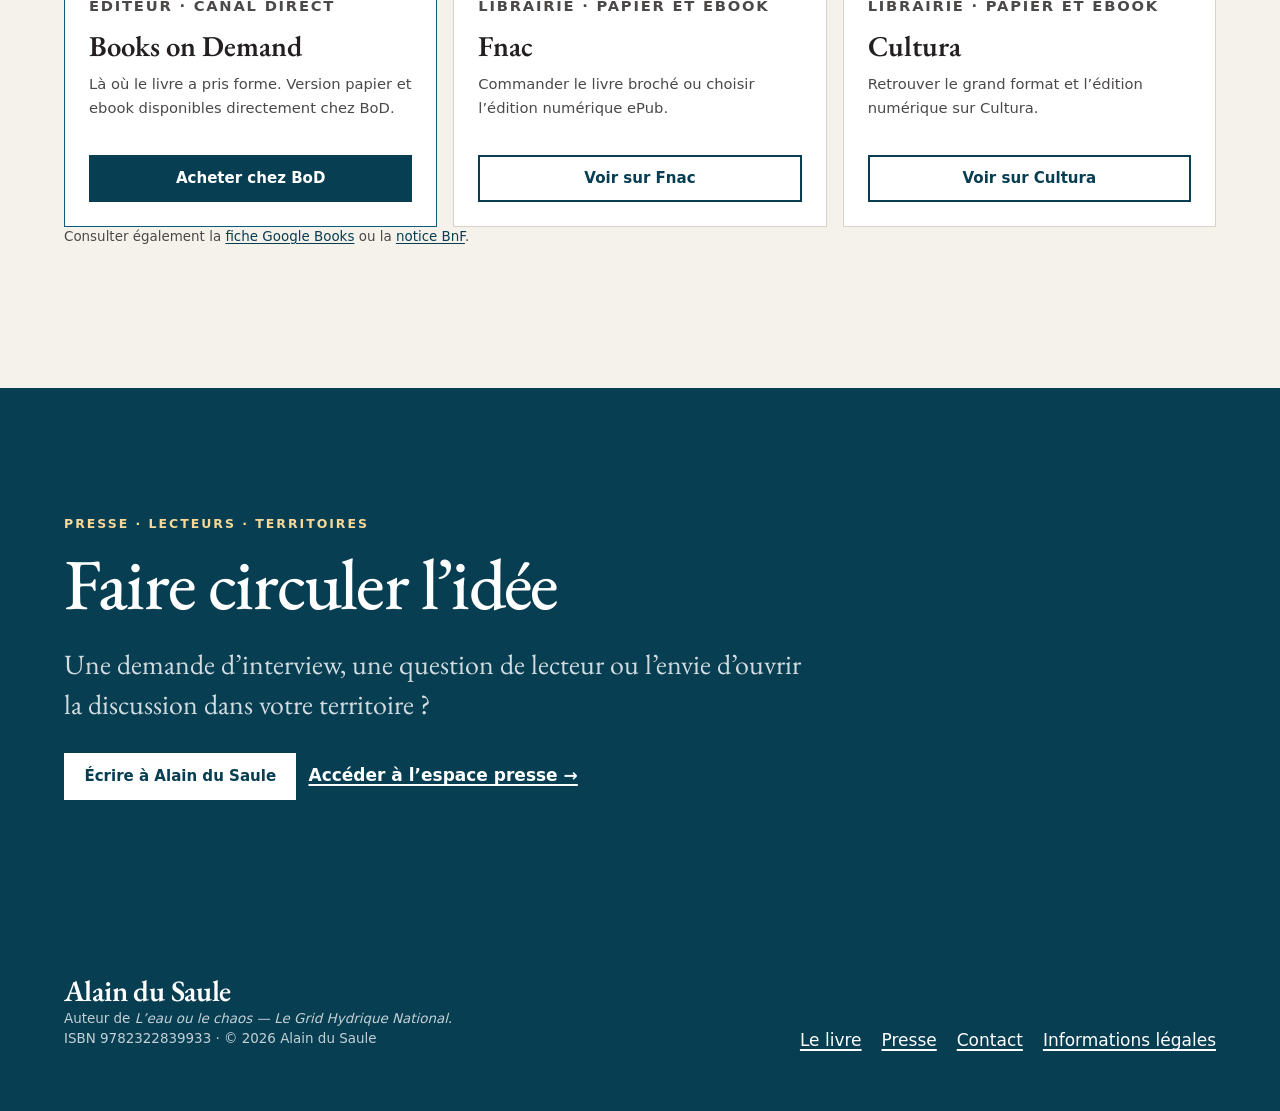
==== commit 701ef3e4: "feat(site): link water dashboard and Grid vision" ====
--- a/index.html
+++ b/index.html
@@ -5,15 +5,15 @@
     <meta name="viewport" content="width=device-width, initial-scale=1">
     <title>Alain du Saule — Auteur de L’eau ou le chaos</title>
     <meta name="description" content="Découvrez Alain du Saule et son livre L’eau ou le chaos, un manifeste citoyen qui propose de penser l’eau comme une infrastructure nationale.">
-    <link rel="canonical" href="https://alaindusaule.com/">
+    <link rel="canonical" href="https://alaindusaule.fr/">
     <meta name="theme-color" content="#073e52">
     <meta property="og:type" content="website">
     <meta property="og:locale" content="fr_FR">
     <meta property="og:site_name" content="Alain du Saule">
     <meta property="og:title" content="Alain du Saule — Auteur de L’eau ou le chaos">
     <meta property="og:description" content="Et si la France pensait l’eau comme elle a pensé l’électricité ? Découvrez un manifeste citoyen sur le Grid Hydrique National.">
-    <meta property="og:url" content="https://alaindusaule.com/">
-    <meta property="og:image" content="https://alaindusaule.com/assets/images/meta/og-leau-ou-le-chaos.jpg">
+    <meta property="og:url" content="https://alaindusaule.fr/">
+    <meta property="og:image" content="https://alaindusaule.fr/assets/images/meta/og-leau-ou-le-chaos.jpg">
     <meta property="og:image:width" content="1200">
     <meta property="og:image:height" content="630">
     <meta property="og:image:alt" content="L’eau ou le chaos, livre d’Alain du Saule">
@@ -27,17 +27,17 @@
         "@graph": [
           {
             "@type": "WebSite",
-            "@id": "https://alaindusaule.com/#website",
-            "url": "https://alaindusaule.com/",
+            "@id": "https://alaindusaule.fr/#website",
+            "url": "https://alaindusaule.fr/",
             "name": "Alain du Saule",
             "inLanguage": "fr-FR",
             "description": "Site officiel de l’auteur Alain du Saule."
           },
           {
             "@type": "Person",
-            "@id": "https://alaindusaule.com/#author",
+            "@id": "https://alaindusaule.fr/#author",
             "name": "Alain du Saule",
-            "url": "https://alaindusaule.com/",
+            "url": "https://alaindusaule.fr/",
             "description": "Auteur de L’eau ou le chaos, un manifeste citoyen consacré à la résilience hydrique de la France.",
             "knowsAbout": [
               "Résilience hydrique",
@@ -60,9 +60,10 @@
           <ul class="nav-list">
             <li><a href="#livre">Le livre</a></li>
             <li><a href="#grid">Le Grid</a></li>
+            <li><a href="grid-hydrique/">État de l’eau</a></li>
             <li><a href="#auteur">L’auteur</a></li>
             <li><a href="presse.html">Presse</a></li>
-            <li><a href="#contact">Contact</a></li>
+            <li><a href="#contact" data-contact-button>Contact</a></li>
           </ul>
         </nav>
         <a class="button header-cta" href="#acheter">Acheter le livre</a>
@@ -150,6 +151,7 @@
               <p>S’appuyer sur la donnée pour anticiper les besoins, protéger les usages essentiels et réduire le gaspillage.</p>
             </li>
           </ol>
+          <p><a class="text-link" href="grid-hydrique/">Voir l’état actuel de l’eau en France →</a></p>
         </div>
       </section>
 
@@ -280,7 +282,7 @@
           <h2 id="contact-title">Faire circuler l’idée</h2>
           <p class="lead lead--light">Une demande d’interview, une question de lecteur ou l’envie d’ouvrir la discussion dans votre territoire&nbsp;?</p>
           <div class="button-row">
-            <a class="button button--light" href="mailto:[contact-removed]">Écrire à Alain du Saule</a>
+            <button class="button button--light" type="button" data-contact-button>Écrire à Alain du Saule</button>
             <a class="text-link" href="presse.html">Accéder à l’espace presse →</a>
           </div>
         </div>
@@ -296,10 +298,11 @@
         <ul class="footer-links">
           <li><a href="livres/leau-ou-le-chaos.html">Le livre</a></li>
           <li><a href="presse.html">Presse</a></li>
-          <li><a href="mailto:[contact-removed]">Contact</a></li>
+          <li><a href="#contact" data-contact-button>Contact</a></li>
           <li><a href="mentions-legales.html">Informations légales</a></li>
         </ul>
       </div>
     </footer>
+    <script src="assets/js/contact.js" defer></script>
   </body>
 </html>
--- a/assets/css/site.css
+++ b/assets/css/site.css
@@ -301,6 +301,8 @@
   border: 2px solid var(--water-deep);
   color: var(--paper);
   background: var(--water-deep);
+  cursor: pointer;
+  font-family: inherit;
   font-size: 0.94rem;
   font-weight: 750;
   line-height: 1.2;
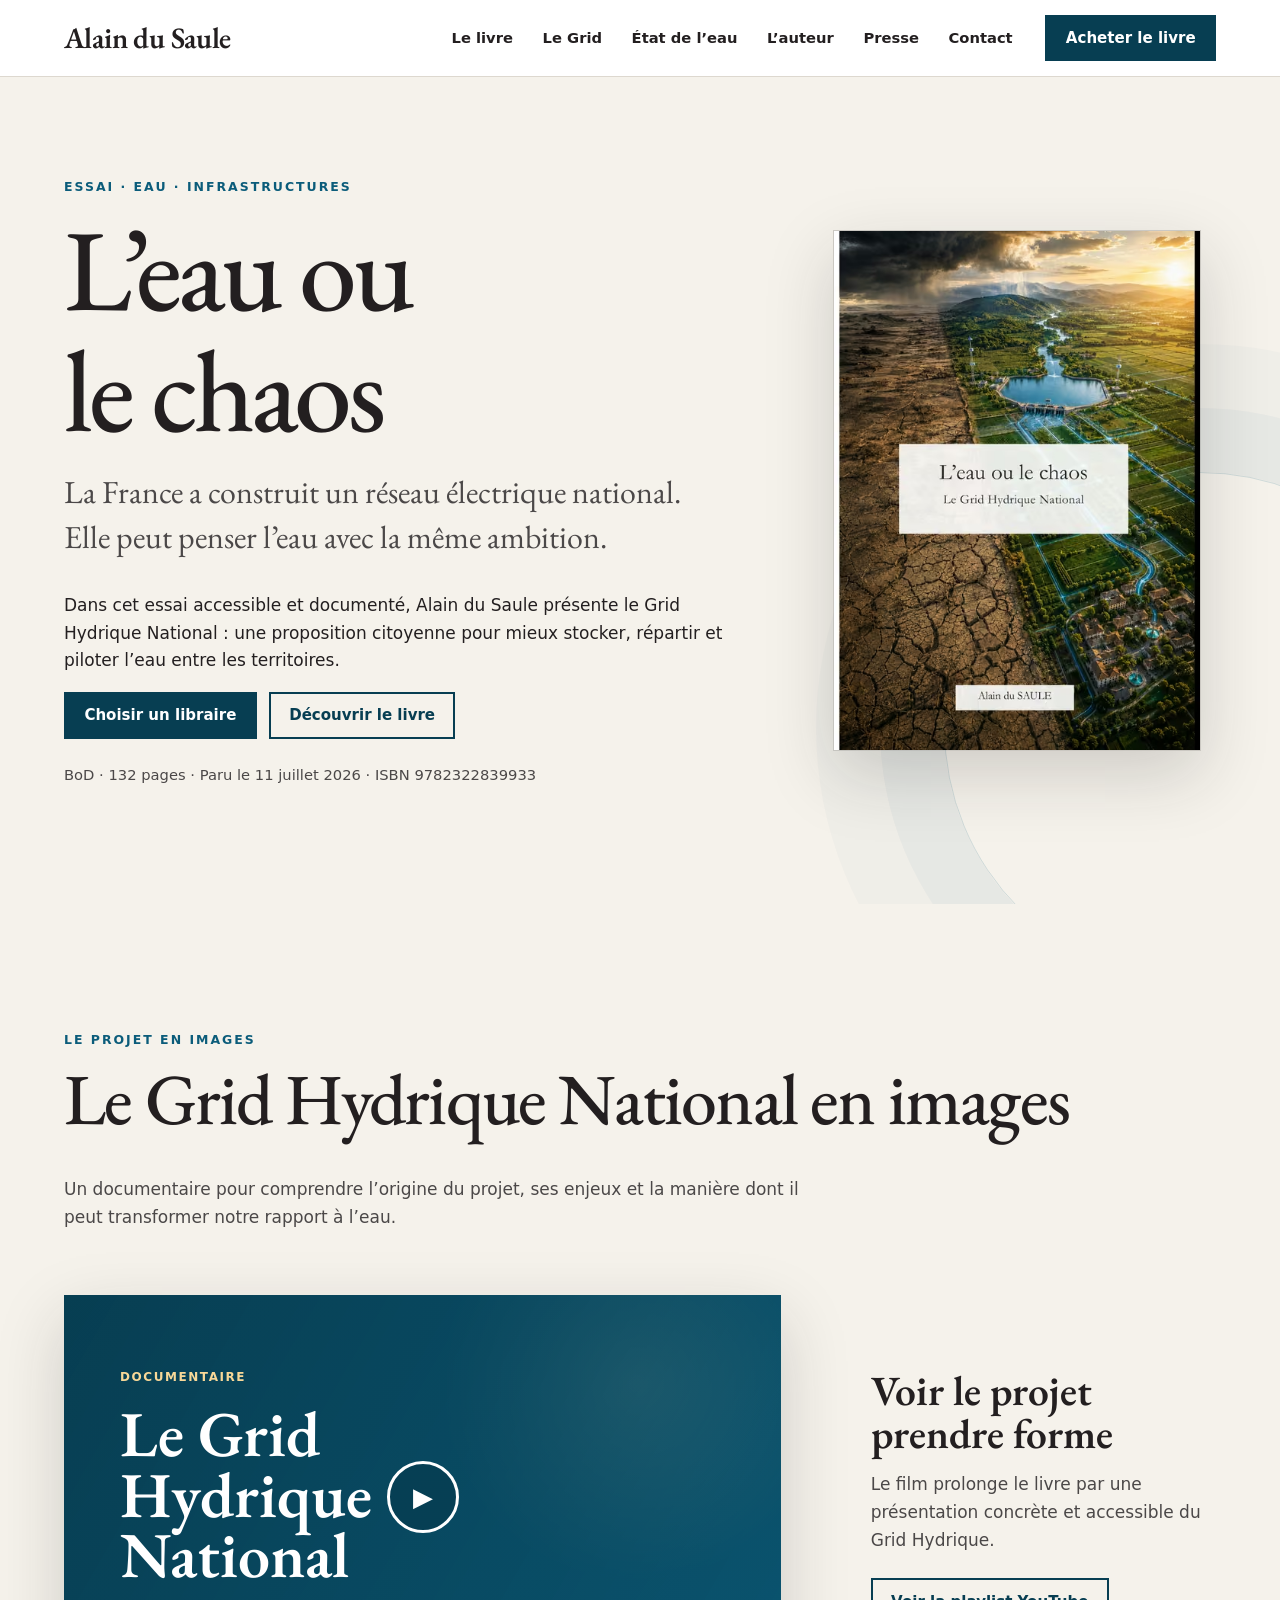
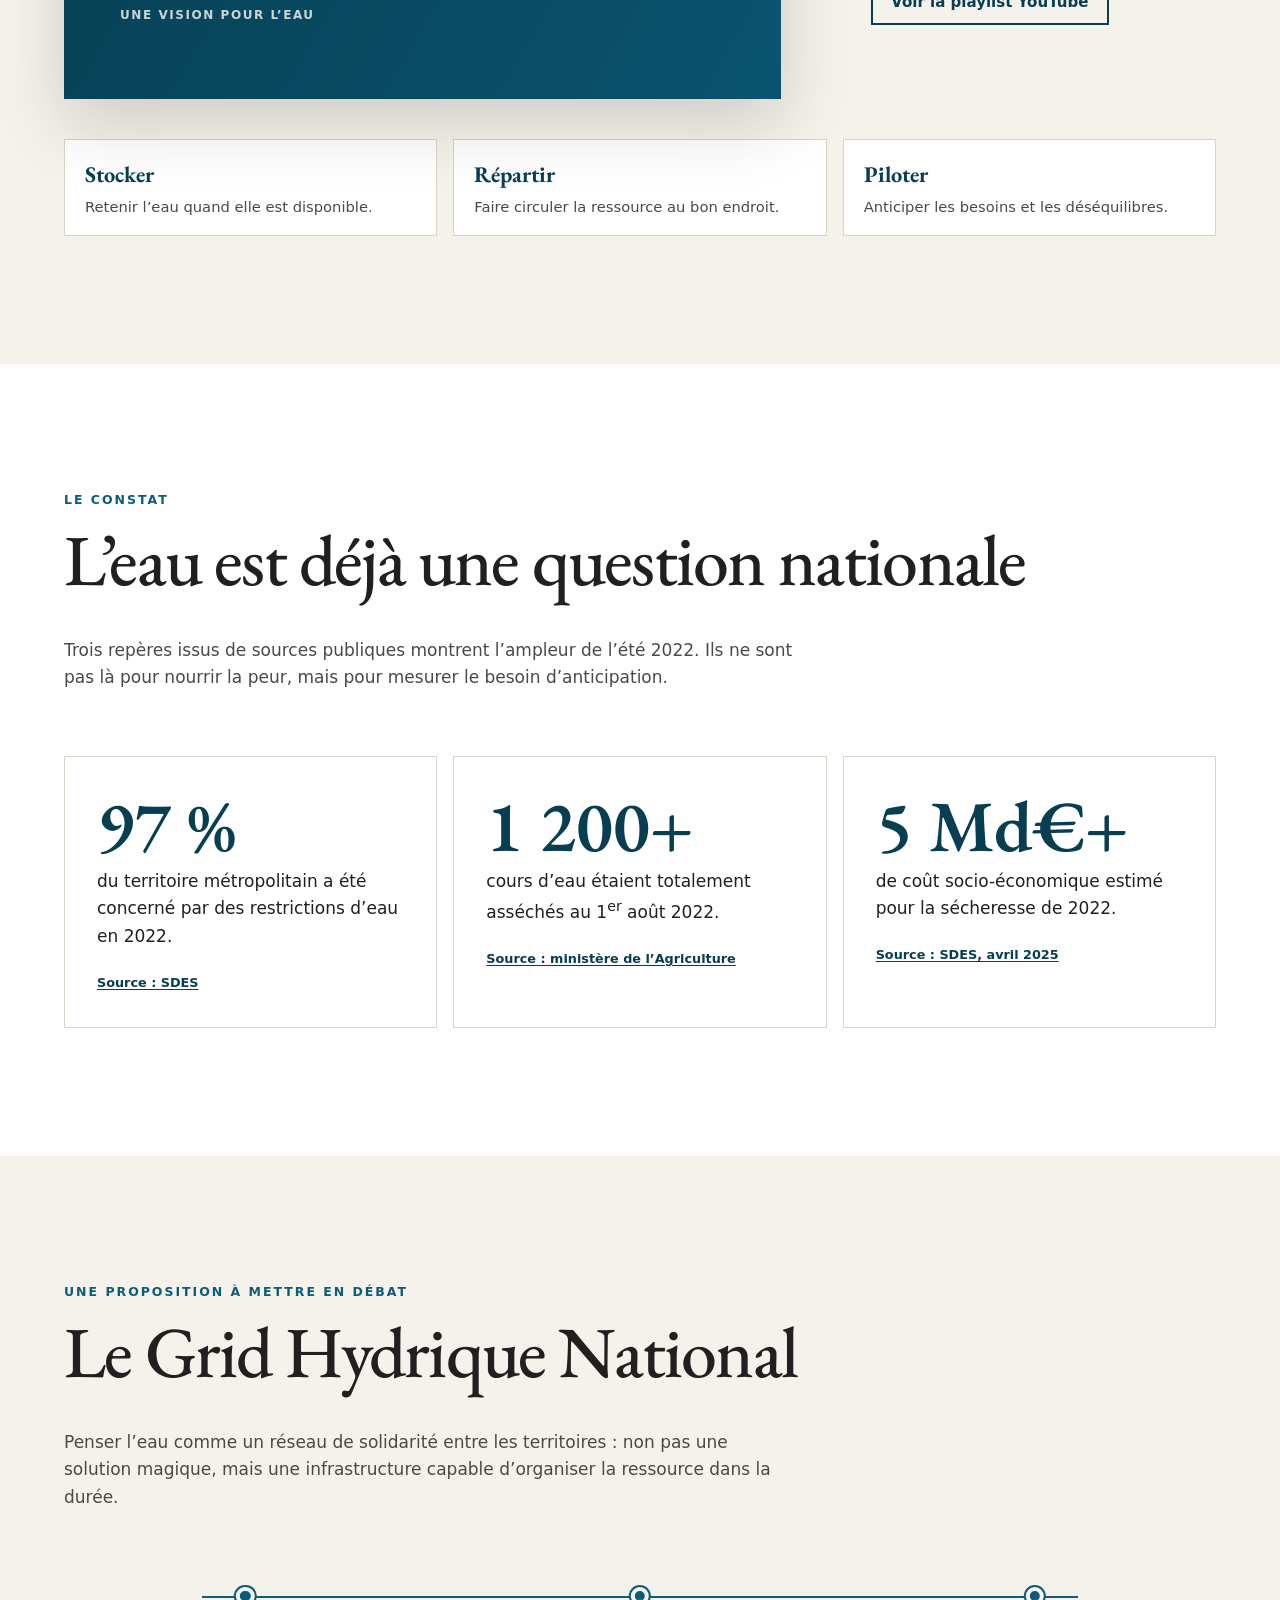
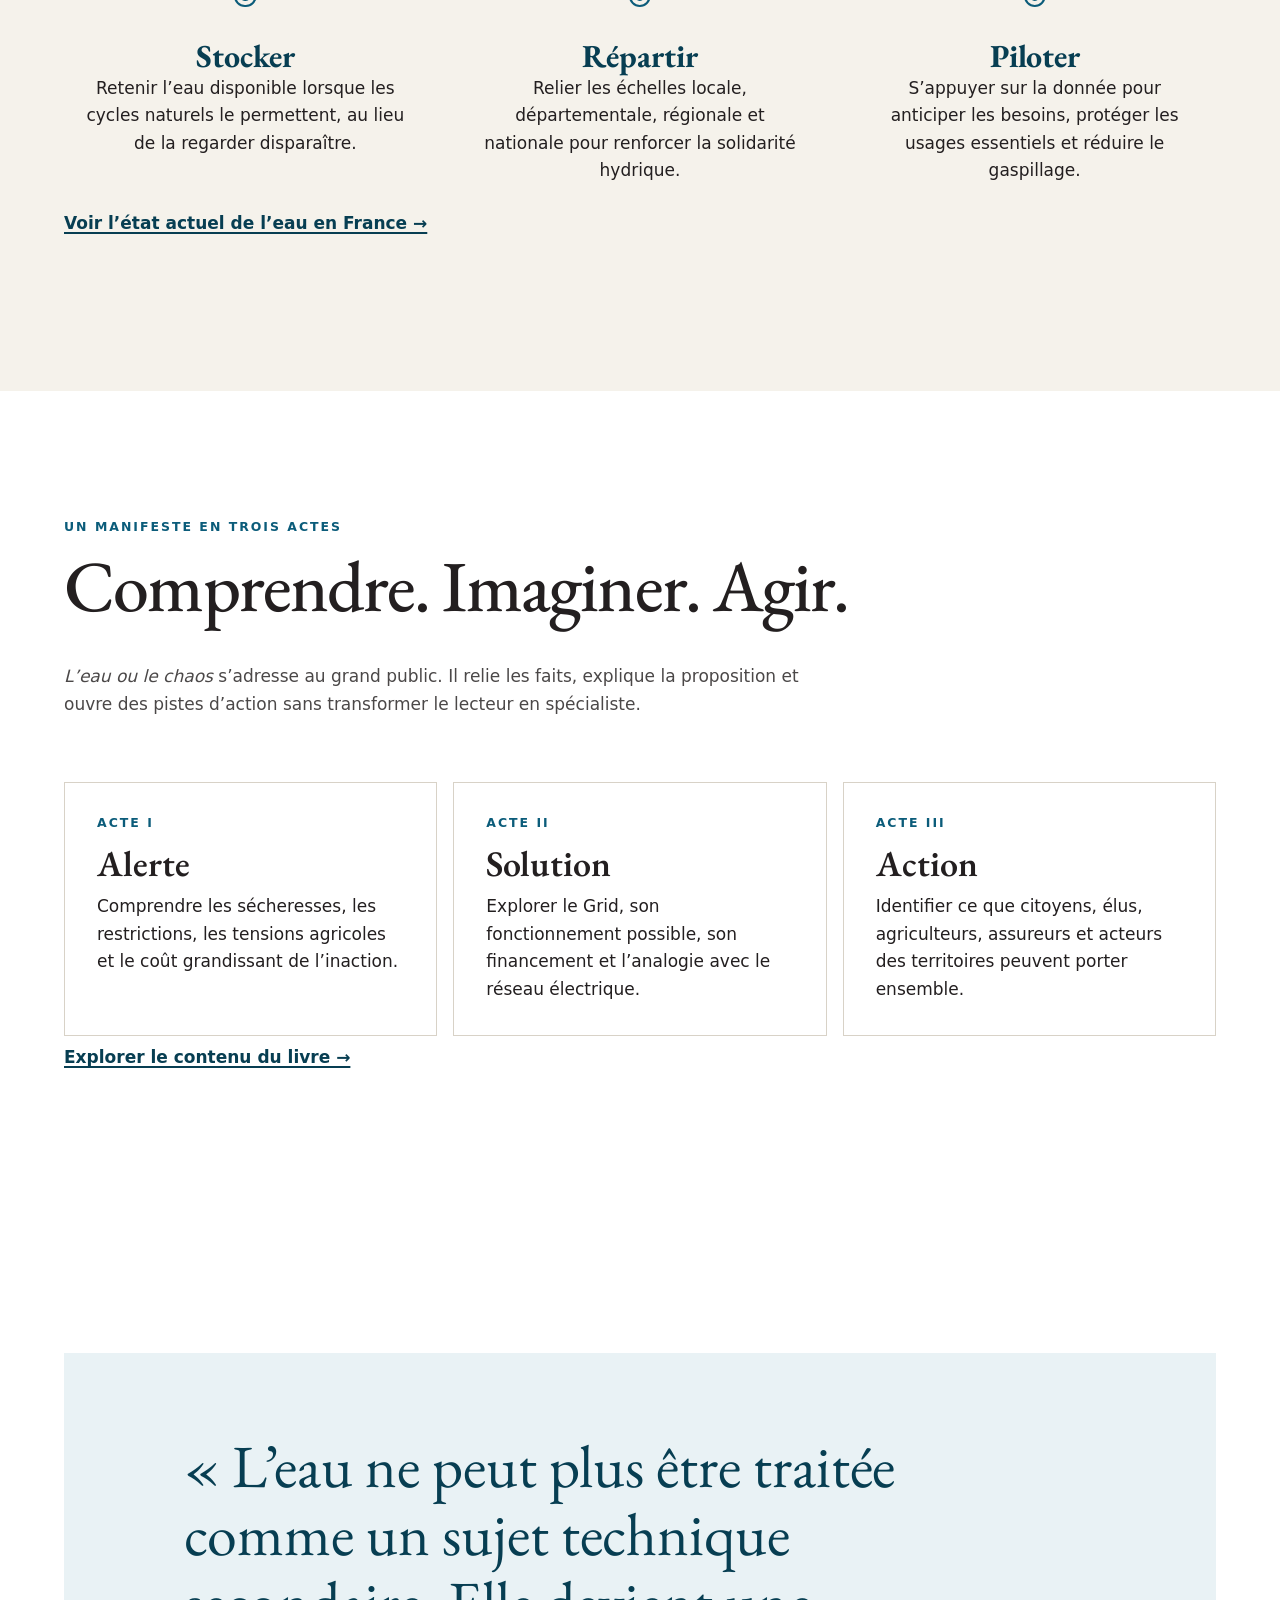
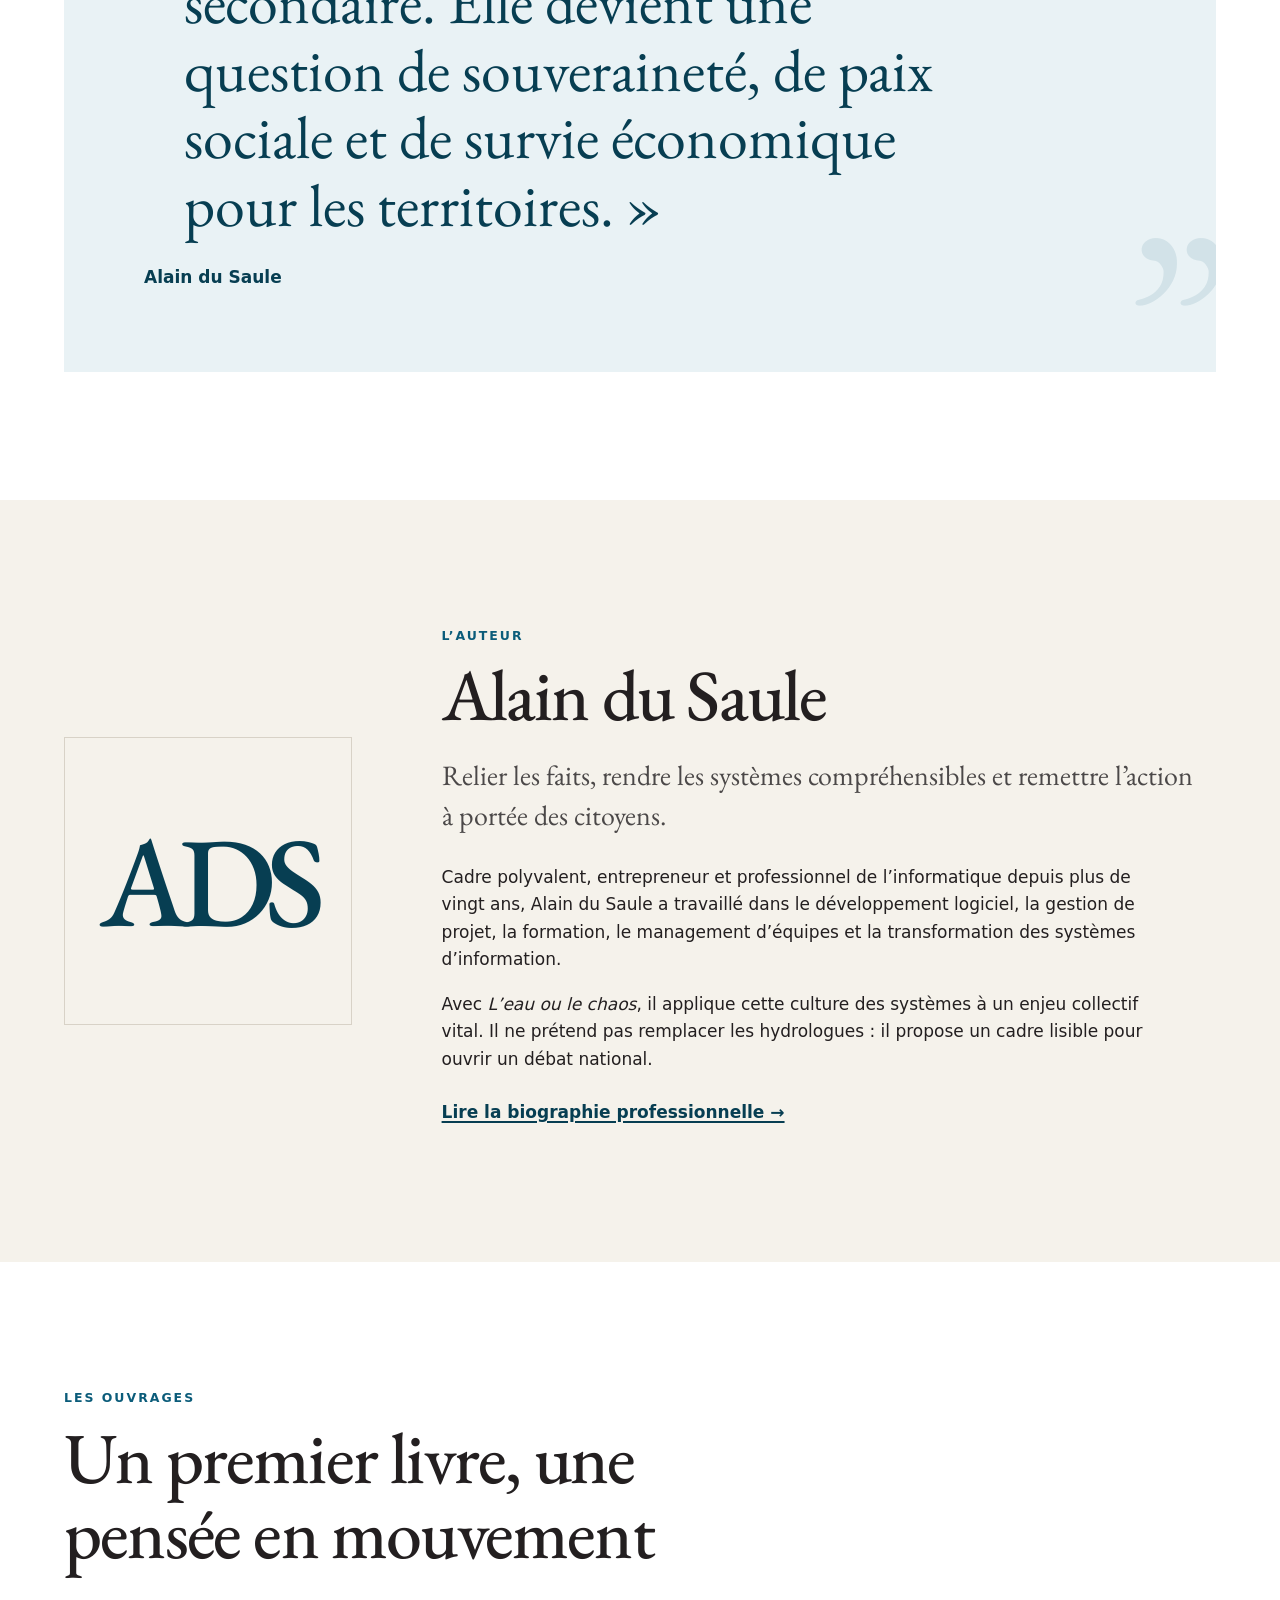
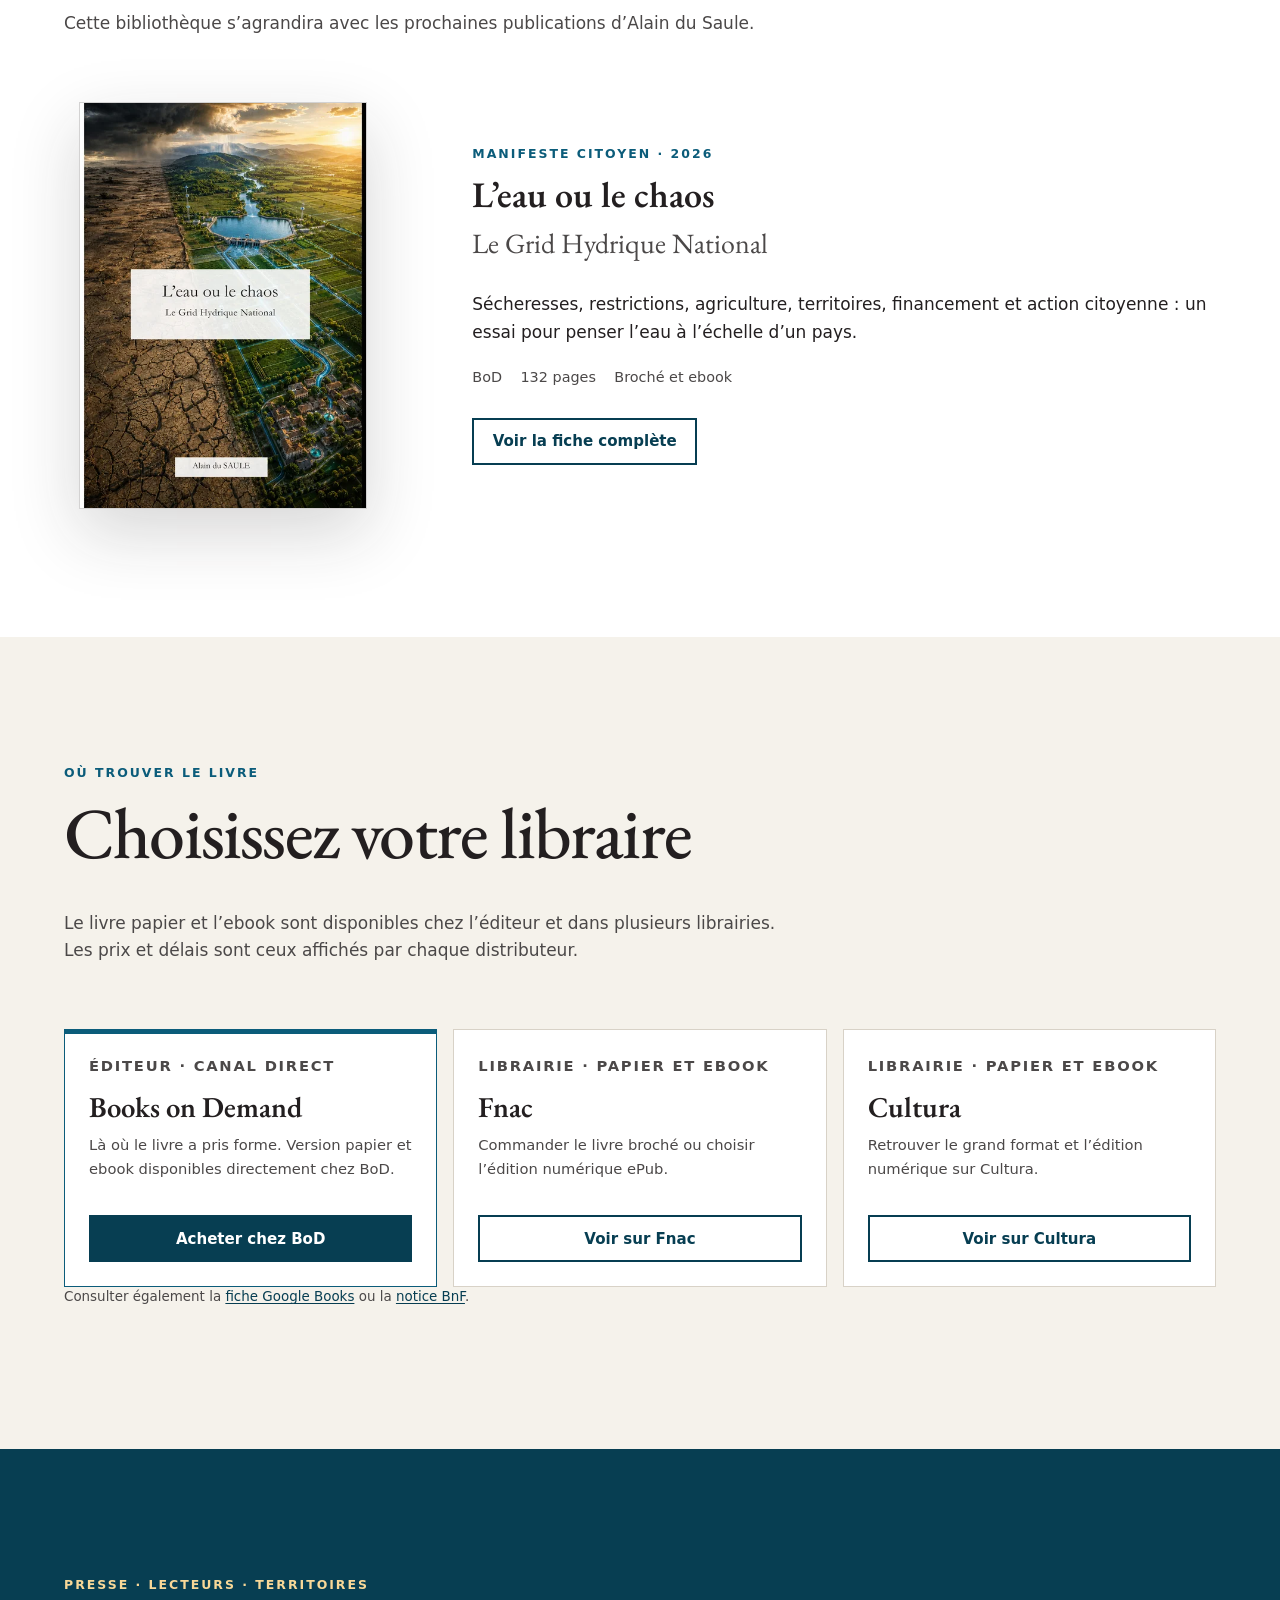
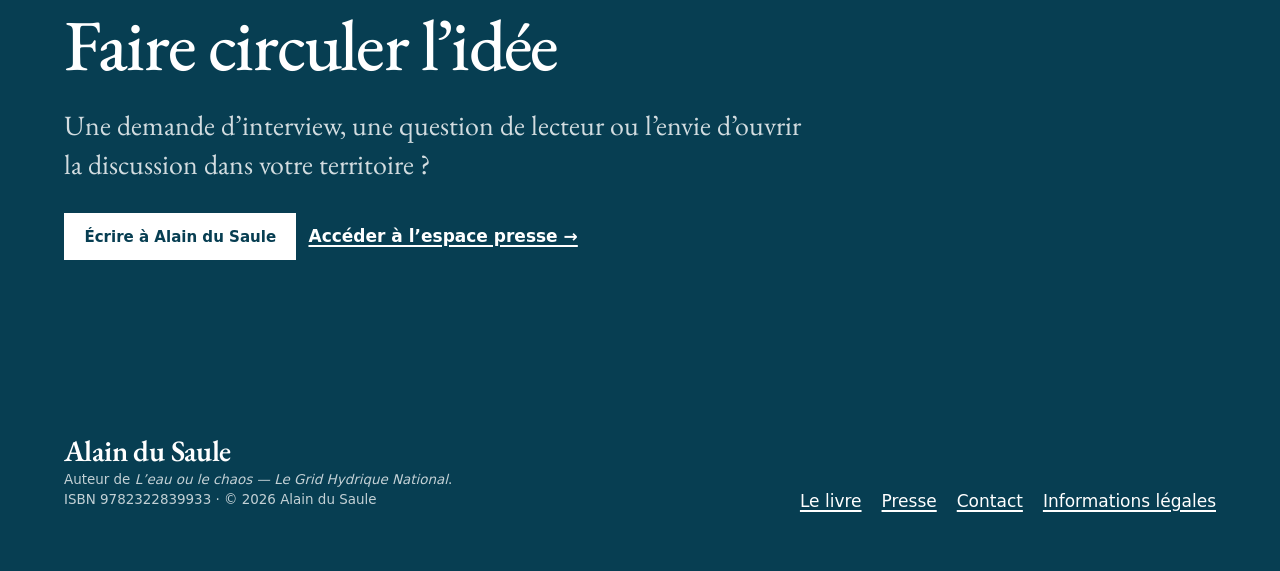
==== commit 0affe788: "feat(home): integrate Grid Hydrique documentary Add a deferred YouTube player section after the hero" ====
--- a/index.html
+++ b/index.html
@@ -6,7 +6,7 @@
     <title>Alain du Saule — Auteur de L’eau ou le chaos</title>
     <meta name="description" content="Découvrez Alain du Saule et son livre L’eau ou le chaos, un manifeste citoyen qui propose de penser l’eau comme une infrastructure nationale.">
     <link rel="canonical" href="https://alaindusaule.fr/">
-    <meta name="theme-color" content="#073e52">
+    <meta name="theme-color">
     <meta property="og:type" content="website">
     <meta property="og:locale" content="fr_FR">
     <meta property="og:site_name" content="Alain du Saule">
@@ -21,6 +21,7 @@
     <link rel="icon" href="assets/icons/favicon.svg" type="image/svg+xml">
     <link rel="preload" href="assets/fonts/eb-garamond-variable.woff2" as="font" type="font/woff2" crossorigin>
     <link rel="stylesheet" href="assets/css/site.css">
+    <script type="module" src="assets/js/theme-color.mjs"></script>
     <script type="application/ld+json">
       {
         "@context": "https://schema.org",
@@ -96,6 +97,42 @@
         </div>
       </section>
 
+      <section id="documentaire" class="section section--warm documentary" aria-labelledby="documentary-title">
+        <div class="container">
+          <div class="section-heading">
+            <div>
+              <p class="eyebrow">Le projet en images</p>
+              <h2 id="documentary-title">Le Grid Hydrique National en images</h2>
+            </div>
+            <p>Un documentaire pour comprendre l’origine du projet, ses enjeux et la manière dont il peut transformer notre rapport à l’eau.</p>
+          </div>
+          <div class="documentary__feature">
+            <div class="documentary__media">
+              <div class="documentary__player" data-documentary-video data-video-id="TOtUbkWPqfA">
+                <div class="documentary__poster" role="img" aria-label="Aperçu du documentaire sur le Grid Hydrique National">
+                  <span class="documentary__poster-label">Documentaire</span>
+                  <strong>Le Grid<br>Hydrique National</strong>
+                  <span class="documentary__poster-meta">Une vision pour l’eau</span>
+                </div>
+                <button class="documentary__play" type="button" aria-label="Regarder le documentaire sur le Grid Hydrique National">
+                  <span aria-hidden="true">▶</span>
+                </button>
+              </div>
+            </div>
+            <div class="documentary__copy">
+              <h3>Voir le projet prendre forme</h3>
+              <p>Le film prolonge le livre par une présentation concrète et accessible du Grid Hydrique.</p>
+              <a class="button button--secondary" href="https://www.youtube.com/watch?v=TOtUbkWPqfA&amp;list=PLFfG_xF6EBUg" rel="noopener">Voir la playlist YouTube</a>
+            </div>
+          </div>
+          <ol class="documentary__axes" aria-label="Les trois axes du Grid Hydrique">
+            <li><strong>Stocker</strong><span>Retenir l’eau quand elle est disponible.</span></li>
+            <li><strong>Répartir</strong><span>Faire circuler la ressource au bon endroit.</span></li>
+            <li><strong>Piloter</strong><span>Anticiper les besoins et les déséquilibres.</span></li>
+          </ol>
+        </div>
+      </section>
+
       <section class="section" aria-labelledby="constat-title">
         <div class="container">
           <div class="section-heading">
@@ -303,6 +340,7 @@
         </ul>
       </div>
     </footer>
+    <script type="module" src="assets/js/documentary-video.js"></script>
     <script src="assets/js/contact.js" defer></script>
   </body>
 </html>
--- a/assets/css/site.css
+++ b/assets/css/site.css
@@ -18,11 +18,21 @@
   --forest: #283818;
   --sun: #f8d898;
   --border: #d8d2c7;
+  --focus: #d88d13;
+  --restriction-crise: #8b1e1e;
+  --restriction-alerte-renforcee: #d96b27;
+  --restriction-alerte: #e3a62f;
+  --restriction-vigilance: #f2d36b;
+  --restriction-none: #69f08b;
+  --station-hydro: #477328;
+  --station-hydro-stroke: #17370f;
+  --error-pale: #f9e9e9;
+  --black: #000000;
   --serif: "EB Garamond", Georgia, Cambria, "Times New Roman", serif;
   --sans: Inter, ui-sans-serif, system-ui, -apple-system, BlinkMacSystemFont, "Segoe UI", sans-serif;
   --container: 72rem;
   --measure: 68ch;
-  --shadow: 0 1.5rem 4rem rgba(35, 31, 32, 0.18);
+  --shadow: 0 1.5rem 4rem color-mix(in srgb, var(--ink) 18%, transparent);
 }
 
 *,
@@ -72,7 +82,7 @@
 }
 
 :focus-visible {
-  outline: 3px solid #d88d13;
+  outline: 3px solid var(--focus);
   outline-offset: 4px;
 }
 
@@ -169,7 +179,7 @@
 }
 
 .lead--light {
-  color: rgba(255, 255, 255, 0.82);
+  color: color-mix(in srgb, var(--paper) 82%, transparent);
 }
 
 .fine-print {
@@ -218,8 +228,8 @@
   position: sticky;
   top: 0;
   z-index: 100;
-  border-bottom: 1px solid rgba(216, 210, 199, 0.85);
-  background: rgba(255, 255, 255, 0.96);
+  border-bottom: 1px solid color-mix(in srgb, var(--border) 85%, transparent);
+  background: color-mix(in srgb, var(--paper) 96%, transparent);
   backdrop-filter: blur(12px);
 }
 
@@ -361,9 +371,11 @@
   z-index: -1;
   width: 32rem;
   height: 32rem;
-  border: 1px solid rgba(11, 92, 122, 0.16);
+  border: 1px solid color-mix(in srgb, var(--water) 16%, transparent);
   border-radius: 50%;
-  box-shadow: 0 0 0 4rem rgba(11, 92, 122, 0.04), 0 0 0 8rem rgba(11, 92, 122, 0.025);
+  box-shadow:
+    0 0 0 4rem color-mix(in srgb, var(--water) 4%, transparent),
+    0 0 0 8rem color-mix(in srgb, var(--water) 2.5%, transparent);
   content: "";
 }
 
@@ -399,7 +411,7 @@
 
 .book-cover {
   width: 100%;
-  border: 1px solid rgba(35, 31, 32, 0.2);
+  border: 1px solid color-mix(in srgb, var(--ink) 20%, transparent);
   box-shadow: var(--shadow);
 }
 
@@ -499,6 +511,122 @@
   line-height: 1.1;
 }
 
+.documentary__feature {
+  display: grid;
+  gap: 2rem;
+  align-items: center;
+}
+
+.documentary__player {
+  position: relative;
+  overflow: hidden;
+  aspect-ratio: 16 / 9;
+  background: var(--water-deep);
+  box-shadow: var(--shadow);
+}
+
+.documentary__poster,
+.documentary__player iframe {
+  width: 100%;
+  height: 100%;
+  border: 0;
+}
+
+.documentary__poster {
+  display: flex;
+  flex-direction: column;
+  justify-content: center;
+  padding: clamp(1.5rem, 5vw, 3.5rem);
+  color: var(--paper);
+  background:
+    linear-gradient(120deg, color-mix(in srgb, var(--water-deep) 94%, transparent), color-mix(in srgb, var(--water) 72%, transparent)),
+    radial-gradient(circle at 80% 22%, color-mix(in srgb, var(--sun) 36%, transparent), transparent 30%),
+    var(--water-deep);
+}
+
+.documentary__poster-label,
+.documentary__poster-meta {
+  font-size: 0.75rem;
+  font-weight: 800;
+  letter-spacing: 0.13em;
+  text-transform: uppercase;
+}
+
+.documentary__poster-label {
+  margin-bottom: 1rem;
+  color: var(--sun);
+}
+
+.documentary__poster strong {
+  max-width: 12ch;
+  font-family: var(--serif);
+  font-size: clamp(2rem, 5vw, 4.5rem);
+  font-weight: 600;
+  line-height: 0.95;
+}
+
+.documentary__poster-meta {
+  margin-top: 1.25rem;
+  color: color-mix(in srgb, var(--paper) 78%, transparent);
+}
+
+.documentary__play {
+  position: absolute;
+  inset: 50% auto auto 50%;
+  display: grid;
+  width: 4.5rem;
+  height: 4.5rem;
+  place-items: center;
+  border: 3px solid var(--paper);
+  border-radius: 50%;
+  color: var(--paper);
+  background: color-mix(in srgb, var(--water-deep) 82%, transparent);
+  font-size: 1.6rem;
+  translate: -50% -50%;
+}
+
+.documentary__play:hover {
+  color: var(--paper);
+  background: var(--water);
+}
+
+.documentary__copy h3 {
+  margin-bottom: 1rem;
+  font-size: clamp(1.8rem, 4vw, 2.6rem);
+}
+
+.documentary__copy p {
+  margin-bottom: 1.5rem;
+  color: var(--ink-soft);
+}
+
+.documentary__axes {
+  display: grid;
+  gap: 1rem;
+  margin: 2.5rem 0 0;
+  padding: 0;
+  list-style: none;
+}
+
+.documentary__axes li {
+  display: grid;
+  gap: 0.2rem;
+  padding: 1rem 1.25rem;
+  border: 1px solid var(--border);
+  background: var(--paper);
+}
+
+.documentary__axes strong {
+  color: var(--water-deep);
+  font-family: var(--serif);
+  font-size: 1.4rem;
+}
+
+.documentary__axes span {
+  color: var(--ink-soft);
+  font-size: 0.92rem;
+}
+
 .quote-panel {
   position: relative;
   overflow: hidden;
@@ -511,7 +639,7 @@
   position: absolute;
   right: -1rem;
   bottom: -5rem;
-  color: rgba(11, 92, 122, 0.1);
+  color: color-mix(in srgb, var(--water) 10%, transparent);
   font-family: var(--serif);
   font-size: 16rem;
   line-height: 1;
@@ -708,7 +836,7 @@
 
 .site-footer {
   padding-block: 3rem;
-  color: rgba(255, 255, 255, 0.82);
+  color: color-mix(in srgb, var(--paper) 82%, transparent);
   background: var(--water-deep);
 }
 
@@ -723,7 +851,7 @@
 }
 
 .site-footer .fine-print {
-  color: rgba(255, 255, 255, 0.76);
+  color: color-mix(in srgb, var(--paper) 76%, transparent);
 }
 
 .footer-links {
@@ -800,6 +928,15 @@
     margin-inline: auto;
   }
 
+  .documentary__feature {
+    grid-template-columns: minmax(0, 1.35fr) minmax(16rem, 0.65fr);
+    gap: clamp(3rem, 7vw, 6rem);
+  }
+
+  .documentary__axes {
+    grid-template-columns: repeat(3, minmax(0, 1fr));
+  }
+
   .author-block {
     grid-template-columns: 18rem minmax(0, 1fr);
     gap: clamp(3rem, 7vw, 6rem);
@@ -863,13 +1000,14 @@
   .site-header,
   .site-footer,
   .button-row,
-  .skip-link {
+  .skip-link,
+  .documentary__play {
     display: none !important;
   }
 
   body {
-    color: #000;
-    background: #fff;
+    color: var(--black);
+    background: var(--paper);
     font-size: 11pt;
   }
 
@@ -877,10 +1015,10 @@
   .hero,
   .page-hero {
     padding-block: 1.5rem;
-    background: #fff;
+    background: var(--paper);
   }
 
   a {
-    color: #000;
-  }
-}
+    color: var(--black);
+  }
+}
